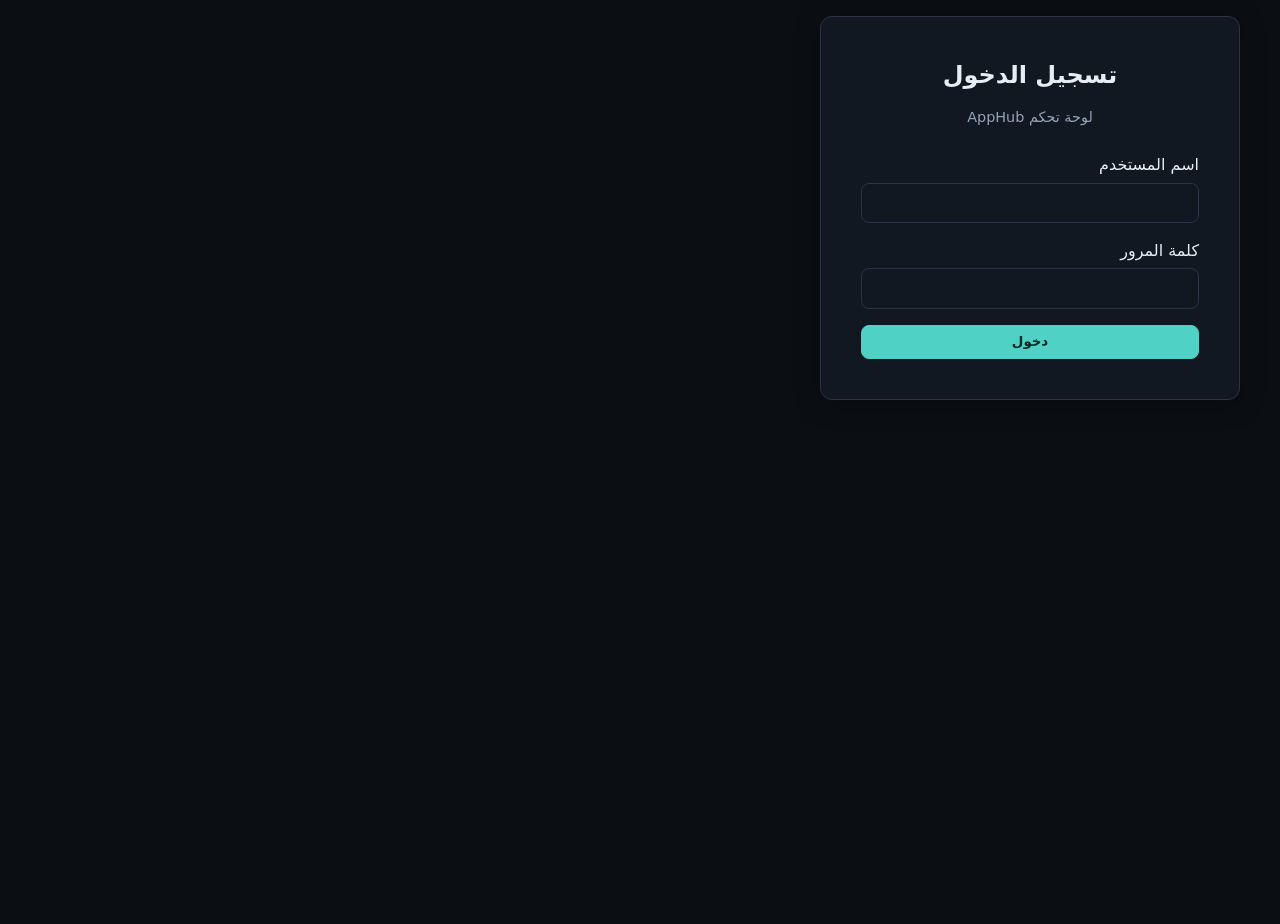
==== index.html @ 10d6c98d "Initial upload" ====
<!DOCTYPE html>
<html lang="ar" dir="rtl">
<head>
  <meta charset="UTF-8">
  <meta name="viewport" content="width=device-width, initial-scale=1.0">
  <title>AppHub Admin Panel</title>
  <link rel="stylesheet" href="css/style.css">
</head>
<body>
  <div id="app">
    <header class="topbar" role="banner">
      <div class="brand">
        <svg width="28" height="28" viewBox="0 0 24 24" fill="none" stroke="currentColor" stroke-width="2" aria-hidden="true"><rect x="3" y="3" width="18" height="18" rx="4"/><path d="M9 9h6v6H9z"/></svg>
        <span>AppHub Admin</span>
      </div>
      <nav class="topnav">
        <a href="#dashboard" data-tab="dashboard" class="active">لوحة التحكم</a>
        <a href="#apps" data-tab="apps">التطبيقات</a>
        <a href="#categories" data-tab="categories">الأقسام</a>
        <a href="#versions" data-tab="versions">الإصدارات</a>
        <a href="#stats" data-tab="stats">الإحصائيات</a>
        <a href="#settings" data-tab="settings">الإعدادات</a>
      </nav>
      <div class="user-menu">
        <span id="userName">—</span>
        <button id="logoutBtn" class="btn btn-ghost">تسجيل الخروج</button>
      </div>
    </header>

    <main class="main" role="main">
      <!-- Login View -->
      <section id="loginView" class="view login-view" aria-hidden="false">
        <div class="login-card">
          <h1>تسجيل الدخول</h1>
          <p class="muted">لوحة تحكم AppHub</p>
          <form id="loginForm">
            <div class="field">
              <label for="username">اسم المستخدم</label>
              <input type="text" id="username" name="username" autocomplete="username" required>
            </div>
            <div class="field">
              <label for="password">كلمة المرور</label>
              <input type="password" id="password" name="password" autocomplete="current-password" required>
            </div>
            <button type="submit" class="btn btn-primary btn-block">دخول</button>
            <p id="loginError" class="error" hidden></p>
          </form>
        </div>
      </section>

      <!-- Dashboard -->
      <section id="dashboardView" class="view" aria-hidden="true">
        <h1>لوحة التحكم</h1>
        <div class="stats-grid" id="statsGrid"></div>
        <div class="cards-row">
          <article class="card">
            <h2>أحدث التطبيقات</h2>
            <div id="latestApps" class="table-wrap"></div>
          </article>
          <article class="card">
            <h2>أكثر التطبيقات تحميلاً</h2>
            <div id="topApps" class="table-wrap"></div>
          </article>
        </div>
      </section>

      <!-- Apps -->
      <section id="appsView" class="view" aria-hidden="true">
        <div class="view-header">
          <h1>التطبيقات</h1>
          <button class="btn btn-primary" id="addAppBtn">إضافة تطبيق</button>
        </div>
        <div class="table-wrap" id="appsTable"></div>
      </section>

      <!-- Categories -->
      <section id="categoriesView" class="view" aria-hidden="true">
        <div class="view-header">
          <h1>الأقسام</h1>
          <button class="btn btn-primary" id="addCategoryBtn">إضافة قسم</button>
        </div>
        <div class="table-wrap" id="categoriesTable"></div>
      </section>

      <!-- Versions -->
      <section id="versionsView" class="view" aria-hidden="true">
        <div class="view-header">
          <h1>إصدارات التطبيقات</h1>
        </div>
        <div class="filter-row">
          <select id="versionAppFilter">
            <option value="">— جميع التطبيقات —</option>
          </select>
        </div>
        <div class="table-wrap" id="versionsTable"></div>
      </section>

      <!-- Stats -->
      <section id="statsView" class="view" aria-hidden="true">
        <h1>إحصائيات المتجر</h1>
        <div class="stats-grid" id="statsGridDetail"></div>
      </section>

      <!-- Settings -->
      <section id="settingsView" class="view" aria-hidden="true">
        <h1>إعدادات المتجر</h1>
        <form id="settingsForm" class="form-grid">
          <div class="field">
            <label for="storeName">اسم المتجر</label>
            <input type="text" id="storeName" name="storeName">
          </div>
          <div class="field">
            <label for="welcomeMessage">رسالة ترحيب</label>
            <input type="text" id="welcomeMessage" name="welcomeMessage">
          </div>
          <div class="field full-width">
            <label for="storeDescription">وصف المتجر</label>
            <textarea id="storeDescription" name="storeDescription" rows="3"></textarea>
          </div>
          <button type="submit" class="btn btn-primary">حفظ الإعدادات</button>
        </form>
      </section>
    </main>
  </div>

  <!-- Modal Template -->
  <template id="modalTpl">
    <div class="modal-backdrop" role="dialog" aria-modal="true" aria-labelledby="modalTitle">
      <div class="modal">
        <header class="modal-header">
          <h2 id="modalTitle"></h2>
          <button class="modal-close" aria-label="إغلاق">&times;</button>
        </header>
        <form class="modal-body" id="modalForm"></form>
        <footer class="modal-footer">
          <button type="button" class="btn btn-ghost modal-cancel">إلغاء</button>
          <button type="submit" form="modalForm" class="btn btn-primary">حفظ</button>
        </footer>
      </div>
    </div>
  </template>

  <script src="js/app.js"></script>
</body>
</html>
---- css/style.css ----
:root {
  --bg: #0b0f14;
  --surface: #121821;
  --surface-2: #1a2230;
  --border: #2a3445;
  --text: #e6edf3;
  --text-muted: #94a3b8;
  --primary: #4fd1c5;
  --primary-600: #38b2ac;
  --primary-soft: rgba(79,209,197,.15);
  --danger: #f87171;
  --danger-soft: rgba(248,113,113,.15);
  --success: #4ade80;
  --warning: #fbbf24;
  --radius: 12px;
  --radius-sm: 8px;
  --shadow: 0 4px 24px rgba(0,0,0,.35);
  --transition: 150ms ease;
}

* { box-sizing: border-box; }
html, body { margin: 0; padding: 0; font-family: system-ui, -apple-system, Segoe UI, Roboto, Noto Sans Arabic, sans-serif; background: var(--bg); color: var(--text); line-height: 1.5; }
a { color: var(--primary); text-decoration: none; }
a:hover { text-decoration: underline; }
button { font-family: inherit; cursor: pointer; }
input, select, textarea { font-family: inherit; font-size: 1rem; background: var(--surface); border: 1px solid var(--border); color: var(--text); border-radius: var(--radius-sm); padding: 0.6rem 0.8rem; width: 100%; }
input:focus, select:focus, textarea:focus { outline: none; border-color: var(--primary); box-shadow: 0 0 0 3px var(--primary-soft); }
label { display: block; margin-bottom: 0.35rem; font-weight: 500; color: var(--text); }
.muted { color: var(--text-muted); font-size: 0.9rem; }
.error { color: var(--danger); font-size: 0.875rem; margin-top: 0.25rem; }
.btn { display: inline-flex; align-items: center; justify-content: center; gap: 0.5rem; padding: 0.55rem 1rem; border-radius: var(--radius-sm); border: 1px solid transparent; font-weight: 600; transition: background var(--transition), border-color var(--transition), color var(--transition); white-space: nowrap; }
.btn-primary { background: var(--primary); color: #062925; border-color: var(--primary); }
.btn-primary:hover { background: var(--primary-600); }
.btn-ghost { background: transparent; color: var(--text); border-color: var(--border); }
.btn-ghost:hover { background: var(--surface-2); }
.btn-danger { background: var(--danger-soft); color: var(--danger); border-color: var(--danger); }
.btn-danger:hover { background: var(--danger); color: #fff; }
.btn-block { width: 100%; }
.btn-sm { padding: 0.35rem 0.7rem; font-size: 0.875rem; }
.field { margin-bottom: 1rem; }
.form-grid { display: grid; gap: 1rem; max-width: 720px; }
.form-grid .full-width { grid-column: 1 / -1; }

.topbar { position: sticky; top: 0; z-index: 50; display: flex; align-items: center; justify-content: space-between; gap: 1rem; padding: 0.75rem 1.5rem; background: rgba(18,24,33,.9); backdrop-filter: blur(8px); border-bottom: 1px solid var(--border); }
.brand { display: flex; align-items: center; gap: 0.6rem; font-weight: 700; font-size: 1.15rem; color: var(--primary); }
.topnav { display: flex; gap: 0.25rem; }
.topnav a { padding: 0.5rem 0.9rem; border-radius: var(--radius-sm); color: var(--text-muted); font-weight: 500; }
.topnav a:hover, .topnav a.active { background: var(--primary-soft); color: var(--primary); text-decoration: none; }
.user-menu { display: flex; align-items: center; gap: 0.75rem; color: var(--text-muted); font-size: 0.9rem; }

.main { padding: 1.5rem; max-width: 1400px; margin: 0 auto; }
.view { display: none; animation: fadeIn 180ms ease; }
.view[aria-hidden="false"] { display: block; }
@keyframes fadeIn { from { opacity: 0; transform: translateY(4px); } to { opacity: 1; transform: none; } }

.view-header { display: flex; align-items: center; justify-content: space-between; margin-bottom: 1rem; flex-wrap: wrap; gap: 0.75rem; }
.view-header h1 { margin: 0; font-size: 1.5rem; }
.filter-row { display: flex; gap: 0.75rem; margin-bottom: 1rem; flex-wrap: wrap; }
.filter-row select { min-width: 260px; max-width: 400px; }

.card { background: var(--surface); border: 1px solid var(--border); border-radius: var(--radius); padding: 1rem; box-shadow: var(--shadow); }
.card h2 { margin: 0 0 0.75rem; font-size: 1.1rem; }
.cards-row { display: grid; grid-template-columns: repeat(auto-fit, minmax(360px, 1fr)); gap: 1rem; margin-top: 1rem; }

.stats-grid { display: grid; grid-template-columns: repeat(auto-fit, minmax(180px, 1fr)); gap: 1rem; margin-bottom: 1.5rem; }
.stat-card { background: var(--surface); border: 1px solid var(--border); border-radius: var(--radius); padding: 1rem; text-align: center; }
.stat-value { font-size: 2rem; font-weight: 700; color: var(--primary); }
.stat-label { color: var(--text-muted); font-size: 0.875rem; margin-top: 0.25rem; }

.table-wrap { overflow-x: auto; }
table { width: 100%; border-collapse: collapse; font-size: 0.9rem; }
th, td { padding: 0.7rem 0.8rem; text-align: right; border-bottom: 1px solid var(--border); vertical-align: middle; }
th { background: var(--surface-2); color: var(--text-muted); font-weight: 600; font-size: 0.8rem; text-transform: uppercase; letter-spacing: 0.04em; }
tr:hover td { background: var(--surface-2); }
td .badge { display: inline-flex; align-items: center; padding: 0.2rem 0.6rem; border-radius: 999px; font-size: 0.75rem; font-weight: 600; }
.badge-featured { background: var(--primary-soft); color: var(--primary); }
.badge-game { background: rgba(251,191,36,.15); color: var(--warning); }
.badge-published { background: rgba(74,222,128,.15); color: var(--success); }
.badge-hidden { background: rgba(248,113,113,.15); color: var(--danger); }
.actions { display: flex; gap: 0.35rem; }
.actions button { background: none; border: none; color: var(--text-muted); padding: 0.35rem; border-radius: var(--radius-sm); transition: color var(--transition), background var(--transition); }
.actions button:hover { color: var(--primary); background: var(--primary-soft); }
.actions button.delete:hover { color: var(--danger); background: var(--danger-soft); }

/* Modal */
.modal-backdrop { position: fixed; inset: 0; background: rgba(0,0,0,.6); display: flex; align-items: center; justify-content: center; padding: 1rem; z-index: 100; opacity: 0; pointer-events: none; transition: opacity 180ms ease; }
.modal-backdrop.open { opacity: 1; pointer-events: auto; }
.modal { background: var(--surface); border: 1px solid var(--border); border-radius: var(--radius); width: 100%; max-width: 560px; max-height: 90vh; overflow-y: auto; box-shadow: var(--shadow); transform: translateY(20px); transition: transform 180ms ease; }
.modal-backdrop.open .modal { transform: none; }
.modal-header { display: flex; align-items: center; justify-content: space-between; padding: 1rem 1.25rem; border-bottom: 1px solid var(--border); }
.modal-header h2 { margin: 0; font-size: 1.15rem; }
.modal-close { background: none; border: none; font-size: 1.5rem; color: var(--text-muted); line-height: 1; padding: 0.25rem 0.5rem; border-radius: var(--radius-sm); }
.modal-close:hover { color: var(--text); background: var(--surface-2); }
.modal-body { padding: 1.25rem; }
.modal-footer { display: flex; justify-content: flex-end; gap: 0.5rem; padding: 1rem 1.25rem; border-top: 1px solid var(--border); }

/* Login */
.login-view { display: flex; align-items: center; justify-content: center; min-height: 100vh; padding: 1rem; }
.login-card { background: var(--surface); border: 1px solid var(--border); border-radius: var(--radius); padding: 2.5rem; width: 100%; max-width: 420px; box-shadow: var(--shadow); }
.login-card h1 { margin: 0 0 0.25rem; text-align: center; }
.login-card .muted { text-align: center; margin-bottom: 1.5rem; }

/* Responsive */
@media (max-width: 768px) {
  .topnav { display: none; }
  .topbar { padding: 0.6rem 1rem; }
  .main { padding: 1rem; }
  .login-card { padding: 1.5rem; }
  th, td { padding: 0.5rem; font-size: 0.8rem; }
  .actions button { padding: 0.25rem; }
}
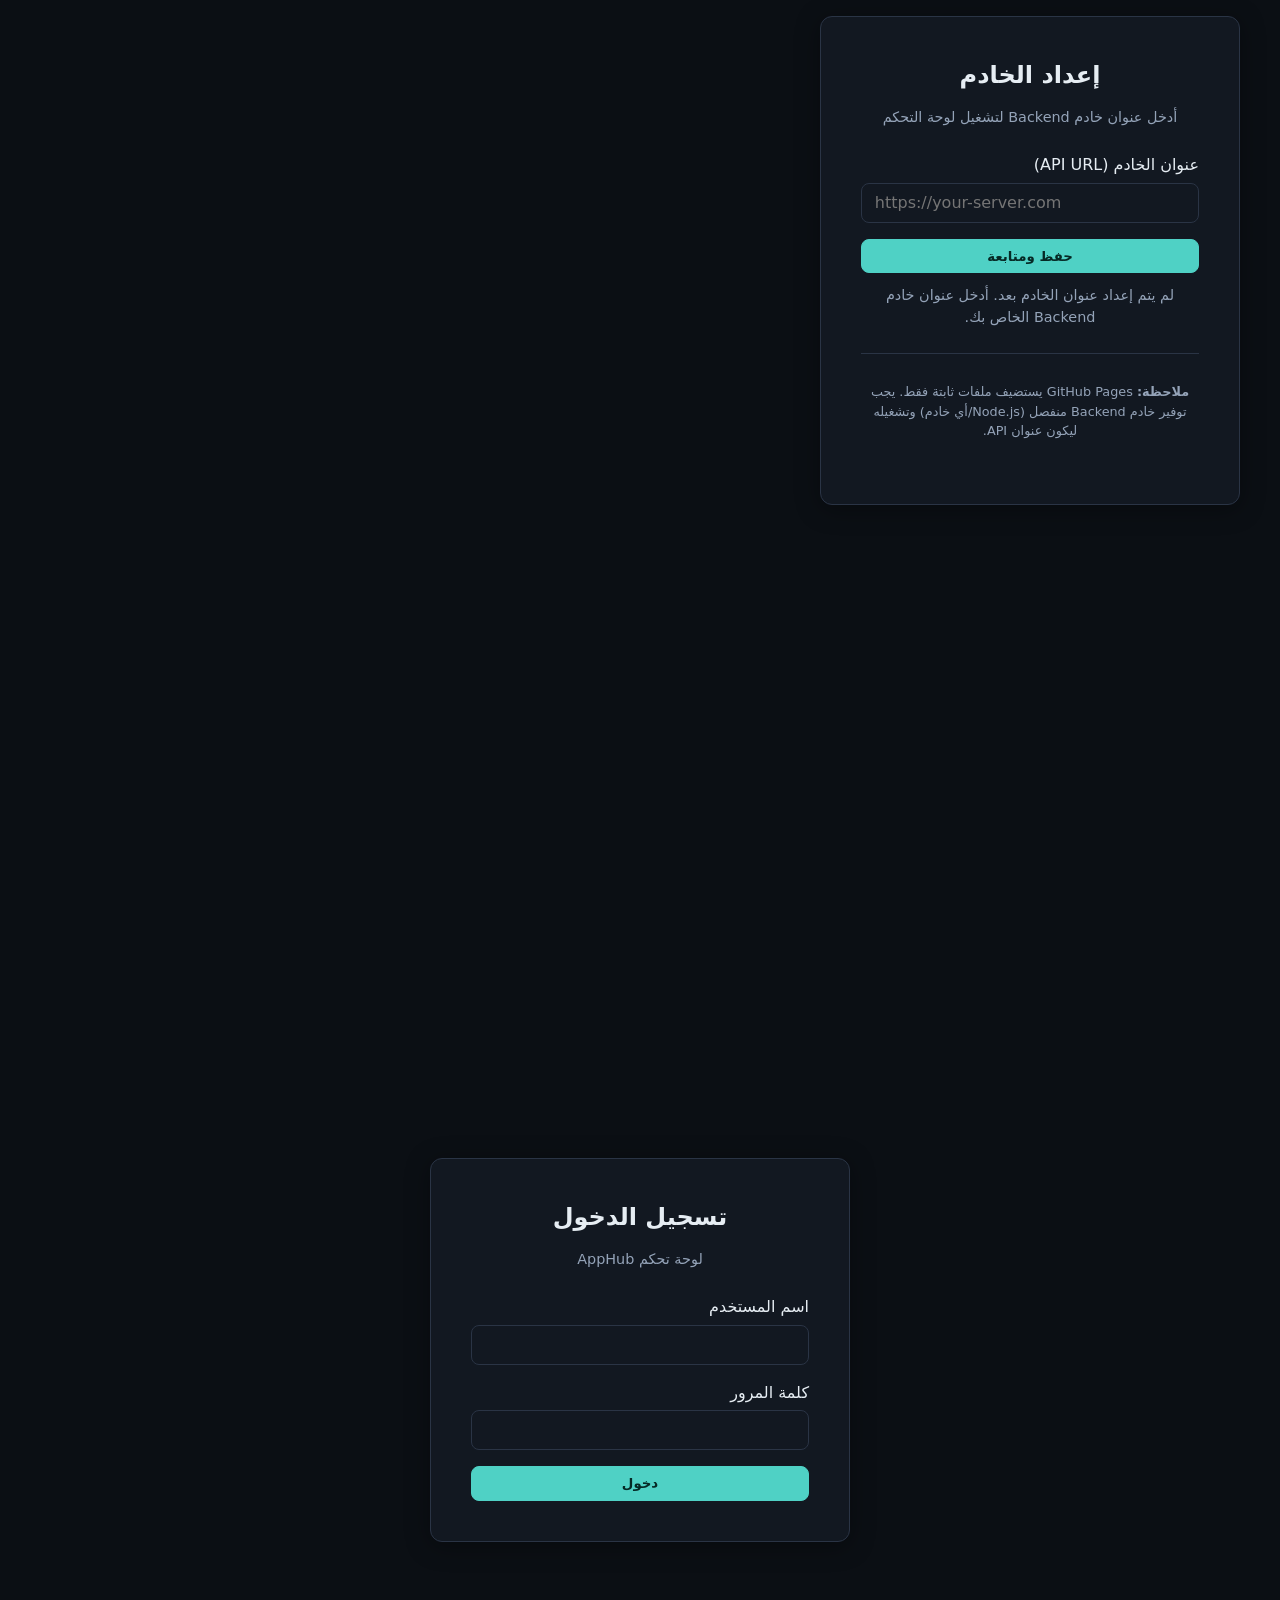
==== commit 72d44d68: "Update admin panel" ====
--- a/index.html
+++ b/index.html
@@ -28,6 +28,27 @@
     </header>
 
     <main class="main" role="main">
+      <!-- Config View (API URL setup) -->
+      <section id="configView" class="view login-view" aria-hidden="true">
+        <div class="login-card">
+          <h1>إعداد الخادم</h1>
+          <p class="muted">أدخل عنوان خادم Backend لتشغيل لوحة التحكم</p>
+          <form id="configForm">
+            <div class="field">
+              <label for="apiBaseInput">عنوان الخادم (API URL)</label>
+              <input type="url" id="apiBaseInput" name="apiBase" placeholder="https://your-server.com" dir="ltr" style="text-align:left">
+            </div>
+            <button type="submit" class="btn btn-primary btn-block">حفظ ومتابعة</button>
+            <p id="configHint" class="muted" style="margin-top:0.75rem"></p>
+          </form>
+          <div style="margin-top:1.5rem;padding-top:1rem;border-top:1px solid var(--border)">
+            <p class="muted" style="font-size:0.8rem">
+              <strong>ملاحظة:</strong> GitHub Pages يستضيف ملفات ثابتة فقط. يجب توفير خادم Backend منفصل (Node.js/أي خادم) وتشغيله ليكون عنوان API.
+            </p>
+          </div>
+        </div>
+      </section>
+
       <!-- Login View -->
       <section id="loginView" class="view login-view" aria-hidden="false">
         <div class="login-card">
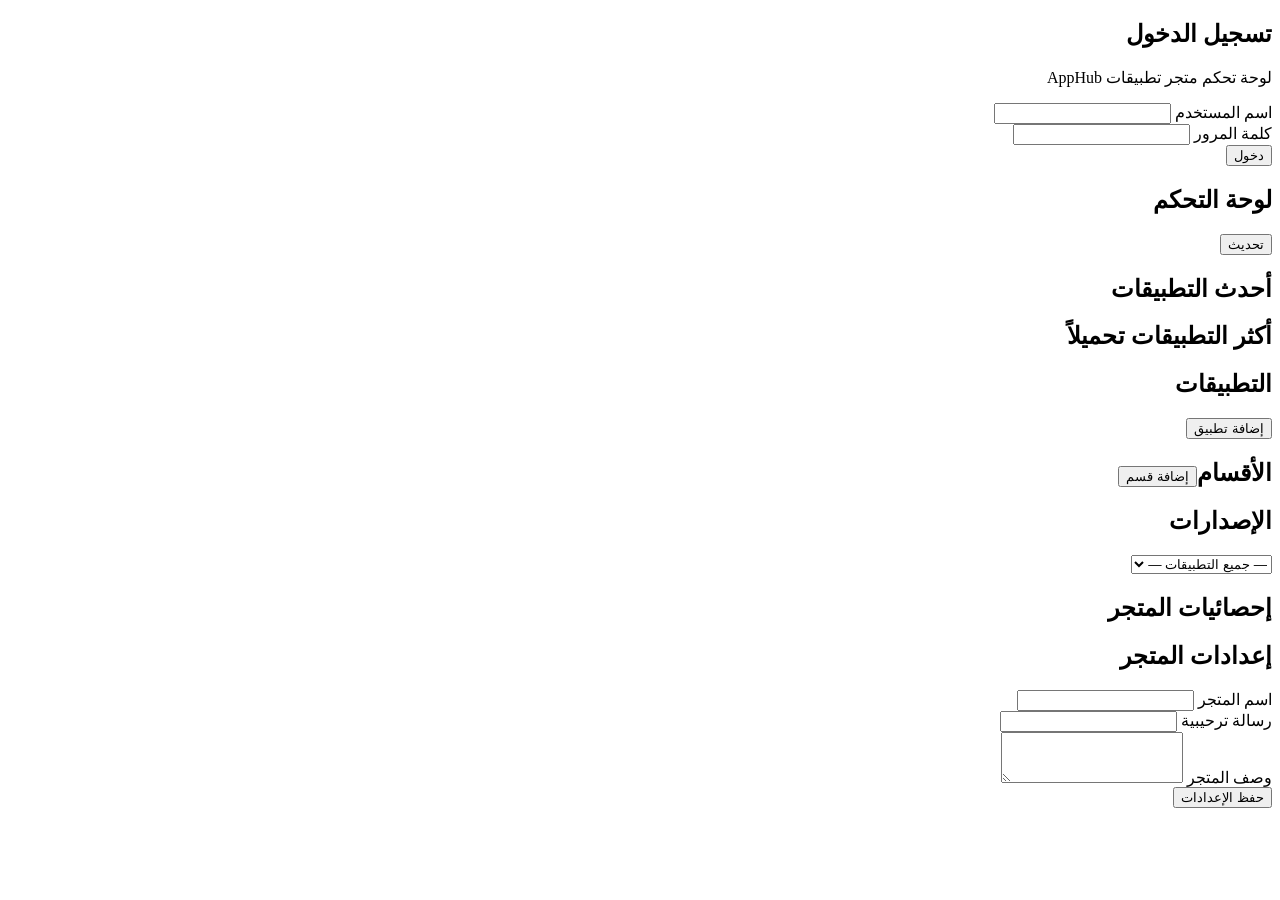
==== commit eeec36f4: "Update admin panel" ====
--- a/index.html
+++ b/index.html
@@ -4,163 +4,129 @@
   <meta charset="UTF-8">
   <meta name="viewport" content="width=device-width, initial-scale=1.0">
   <title>AppHub Admin Panel</title>
-  <link rel="stylesheet" href="css/style.css">
+  <link rel="stylesheet" href="/admin/css/style.css">
 </head>
 <body>
   <div id="app">
-    <header class="topbar" role="banner">
-      <div class="brand">
-        <svg width="28" height="28" viewBox="0 0 24 24" fill="none" stroke="currentColor" stroke-width="2" aria-hidden="true"><rect x="3" y="3" width="18" height="18" rx="4"/><path d="M9 9h6v6H9z"/></svg>
-        <span>AppHub Admin</span>
-      </div>
-      <nav class="topnav">
-        <a href="#dashboard" data-tab="dashboard" class="active">لوحة التحكم</a>
-        <a href="#apps" data-tab="apps">التطبيقات</a>
-        <a href="#categories" data-tab="categories">الأقسام</a>
-        <a href="#versions" data-tab="versions">الإصدارات</a>
-        <a href="#stats" data-tab="stats">الإحصائيات</a>
-        <a href="#settings" data-tab="settings">الإعدادات</a>
-      </nav>
-      <div class="user-menu">
-        <span id="userName">—</span>
-        <button id="logoutBtn" class="btn btn-ghost">تسجيل الخروج</button>
-      </div>
-    </header>
+    <!-- لا حاجة لديناميك لوحدة المتصفح -->
 
-    <main class="main" role="main">
-      <!-- Config View (API URL setup) -->
-      <section id="configView" class="view login-view" aria-hidden="true">
-        <div class="login-card">
-          <h1>إعداد الخادم</h1>
-          <p class="muted">أدخل عنوان خادم Backend لتشغيل لوحة التحكم</p>
-          <form id="configForm">
-            <div class="field">
-              <label for="apiBaseInput">عنوان الخادم (API URL)</label>
-              <input type="url" id="apiBaseInput" name="apiBase" placeholder="https://your-server.com" dir="ltr" style="text-align:left">
-            </div>
-            <button type="submit" class="btn btn-primary btn-block">حفظ ومتابعة</button>
-            <p id="configHint" class="muted" style="margin-top:0.75rem"></p>
-          </form>
-          <div style="margin-top:1.5rem;padding-top:1rem;border-top:1px solid var(--border)">
-            <p class="muted" style="font-size:0.8rem">
-              <strong>ملاحظة:</strong> GitHub Pages يستضيف ملفات ثابتة فقط. يجب توفير خادم Backend منفصل (Node.js/أي خادم) وتشغيله ليكون عنوان API.
-            </p>
-          </div>
-        </div>
-      </section>
-
-      <!-- Login View -->
-      <section id="loginView" class="view login-view" aria-hidden="false">
-        <div class="login-card">
-          <h1>تسجيل الدخول</h1>
-          <p class="muted">لوحة تحكم AppHub</p>
-          <form id="loginForm">
-            <div class="field">
-              <label for="username">اسم المستخدم</label>
-              <input type="text" id="username" name="username" autocomplete="username" required>
-            </div>
-            <div class="field">
-              <label for="password">كلمة المرور</label>
-              <input type="password" id="password" name="password" autocomplete="current-password" required>
-            </div>
-            <button type="submit" class="btn btn-primary btn-block">دخول</button>
-            <p id="loginError" class="error" hidden></p>
-          </form>
-        </div>
-      </section>
-
-      <!-- Dashboard -->
-      <section id="dashboardView" class="view" aria-hidden="true">
-        <h1>لوحة التحكم</h1>
-        <div class="stats-grid" id="statsGrid"></div>
-        <div class="cards-row">
-          <article class="card">
-            <h2>أحدث التطبيقات</h2>
-            <div id="latestApps" class="table-wrap"></div>
-          </article>
-          <article class="card">
-            <h2>أكثر التطبيقات تحميلاً</h2>
-            <div id="topApps" class="table-wrap"></div>
-          </article>
-        </div>
-      </section>
-
-      <!-- Apps -->
-      <section id="appsView" class="view" aria-hidden="true">
-        <div class="view-header">
-          <h1>التطبيقات</h1>
-          <button class="btn btn-primary" id="addAppBtn">إضافة تطبيق</button>
-        </div>
-        <div class="table-wrap" id="appsTable"></div>
-      </section>
-
-      <!-- Categories -->
-      <section id="categoriesView" class="view" aria-hidden="true">
-        <div class="view-header">
-          <h1>الأقسام</h1>
-          <button class="btn btn-primary" id="addCategoryBtn">إضافة قسم</button>
-        </div>
-        <div class="table-wrap" id="categoriesTable"></div>
-      </section>
-
-      <!-- Versions -->
-      <section id="versionsView" class="view" aria-hidden="true">
-        <div class="view-header">
-          <h1>إصدارات التطبيقات</h1>
-        </div>
-        <div class="filter-row">
-          <select id="versionAppFilter">
-            <option value="">— جميع التطبيقات —</option>
-          </select>
-        </div>
-        <div class="table-wrap" id="versionsTable"></div>
-      </section>
-
-      <!-- Stats -->
-      <section id="statsView" class="view" aria-hidden="true">
-        <h1>إحصائيات المتجر</h1>
-        <div class="stats-grid" id="statsGridDetail"></div>
-      </section>
-
-      <!-- Settings -->
-      <section id="settingsView" class="view" aria-hidden="true">
-        <h1>إعدادات المتجر</h1>
-        <form id="settingsForm" class="form-grid">
+    <!-- شاشة تسجيل الدخول (يتم عرضها أولاً) -->
+    <section id="loginView" class="view login-view" aria-hidden="false">
+      <div class="login-card">
+        <h1>تسجيل الدخول</h1>
+        <p class="muted">لوحة تحكم متجر تطبيقات AppHub</p>
+        <form id="loginForm">
           <div class="field">
-            <label for="storeName">اسم المتجر</label>
-            <input type="text" id="storeName" name="storeName">
+            <label for="username">اسم المستخدم</label>
+            <input type="text" id="username" name="username" autocomplete="username" required>
           </div>
           <div class="field">
-            <label for="welcomeMessage">رسالة ترحيب</label>
-            <input type="text" id="welcomeMessage" name="welcomeMessage">
+            <label for="password">كلمة المرور</label>
+            <input type="password" id="password" name="password" autocomplete="current-password" required>
           </div>
-          <div class="field full-width">
-            <label for="storeDescription">وصف المتجر</label>
-            <textarea id="storeDescription" name="storeDescription" rows="3"></textarea>
-          </div>
-          <button type="submit" class="btn btn-primary">حفظ الإعدادات</button>
+          <button type="submit" class="btn btn-primary btn-block">دخول</button>
+          <p id="loginError" class="error" hidden></p>
         </form>
-      </section>
-    </main>
+      </div>
+    </section>
+
+    <!-- لوحة المعلومات الرئيسية -->
+    <section id="dashboardView" class="view" aria-hidden="true">
+      <div class="view-header">
+        <h1>لوحة التحكم</h1>
+        <button class="btn btn-primary" id="refreshBtn">تحديث</button>
+      </div>
+
+      <!-- الشبكة الإحصائية -->
+      <div class="stats-grid" id="statsGrid"></div>
+
+      <!-- الصفوف -->
+      <div class="cards-row">
+        <article class="card">
+          <h2>أحدث التطبيقات</h2>
+          <div class="table-wrap" id="latestApps"></div>
+        </article>
+        <article class="card">
+          <h2>أكثر التطبيقات تحميلاً</h2>
+          <div class="table-wrap" id="topApps"></div>
+        </article>
+      </div>
+    </section>
+
+    <!-- إدارة التطبيقات -->
+    <section id="appsView" class="view" aria-hidden="true">
+      <div class="view-header">
+        <h1>التطبيقات</h1>
+        <button class="btn btn-primary" id="addAppBtn">إضافة تطبيق</button>
+      </div>
+      <div class="table-wrap" id="appsTable"></div>
+    </section>
+
+    <!-- إدارة الأقسام -->
+    <section id="categoriesView" class="view" aria-hidden="true">
+      <div class="view-header">
+        <h1>الأقسام</h_HOME_><button class="btn btn-primary" id="addCategoryBtn">إضافة قسم</button>
+      </div>
+      <div class="table-wrap" id="categoriesTable"></div>
+    </section>
+
+    <!-- إصدار التطبيقات -->
+    <section id="versionsView" class="view" aria-hidden="true">
+      <div class="view-header">
+        <h1>الإصدارات</h1>
+      </div>
+      <div class="filter-row">
+        <select id="versionAppFilter">
+          <option value="">— جميع التطبيقات —</option>
+        </select>
+      </div>
+      <div class="table-wrap" id="versionsTable"></div>
+    </section>
+
+    <!-- الإحصائيات -->
+    <section id="statsView" class="view" aria-hidden="true">
+      <h1>إحصائيات المتجر</h1>
+      <div class="stats-grid" id="statsGridDetail"></div>
+    </section>
+
+    <!-- الإعدادات -->
+    <section id="settingsView" class="view" aria-hidden="true">
+      <h1>إعدادات المتجر</h1>
+      <form id="settingsForm" class="form-grid">
+        <div class="field">
+          <label for="storeName">اسم المتجر</label>
+          <input type="text" id="storeName" name="storeName">
+        </div>
+        <div class="field">
+          <label for="welcomeMessage">رسالة ترحيبية</label>
+          <input type="text" id="welcomeMessage" name="welcomeMessage">
+        </div>
+        <div class="field full-width">
+          <label for="storeDescription">وصف المتجر</label>
+          <textarea id="storeDescription" name="storeDescription" rows="3"></textarea>
+        </div>
+        <button type="submit" class="btn btn-primary">حفظ الإعدادات</button>
+      </form>
+    </section>
+
+    <!-- قالب النوافذ المنبثقة -->
+    <template id="modalTpl">
+      <div class="modal-backdrop" role="dialog" aria-modal="true" aria-labelledby="modalTitle">
+        <div class="modal">
+          <header class="modal-header">
+            <h2 id="modalTitle"></h2>
+            <button class="modal-close" aria-label="إغلاق">&times;</button>
+          </header>
+          <form class="modal-body" id="modalForm"></form>
+          <footer class="modal-footer">
+            <button type="button" class="btn btn-ghost modal-cancel">إلغاء</button>
+            <button type="submit" form="modalForm" class="btn btn-primary">حفظ</button>
+          </footer>
+        </div>
+      </div>
+    </template>
   </div>
 
-  <!-- Modal Template -->
-  <template id="modalTpl">
-    <div class="modal-backdrop" role="dialog" aria-modal="true" aria-labelledby="modalTitle">
-      <div class="modal">
-        <header class="modal-header">
-          <h2 id="modalTitle"></h2>
-          <button class="modal-close" aria-label="إغلاق">&times;</button>
-        </header>
-        <form class="modal-body" id="modalForm"></form>
-        <footer class="modal-footer">
-          <button type="button" class="btn btn-ghost modal-cancel">إلغاء</button>
-          <button type="submit" form="modalForm" class="btn btn-primary">حفظ</button>
-        </footer>
-      </div>
-    </div>
-  </template>
-
-  <script src="js/app.js"></script>
+  <script src="/admin/js/app.js"></script>
 </body>
 </html>
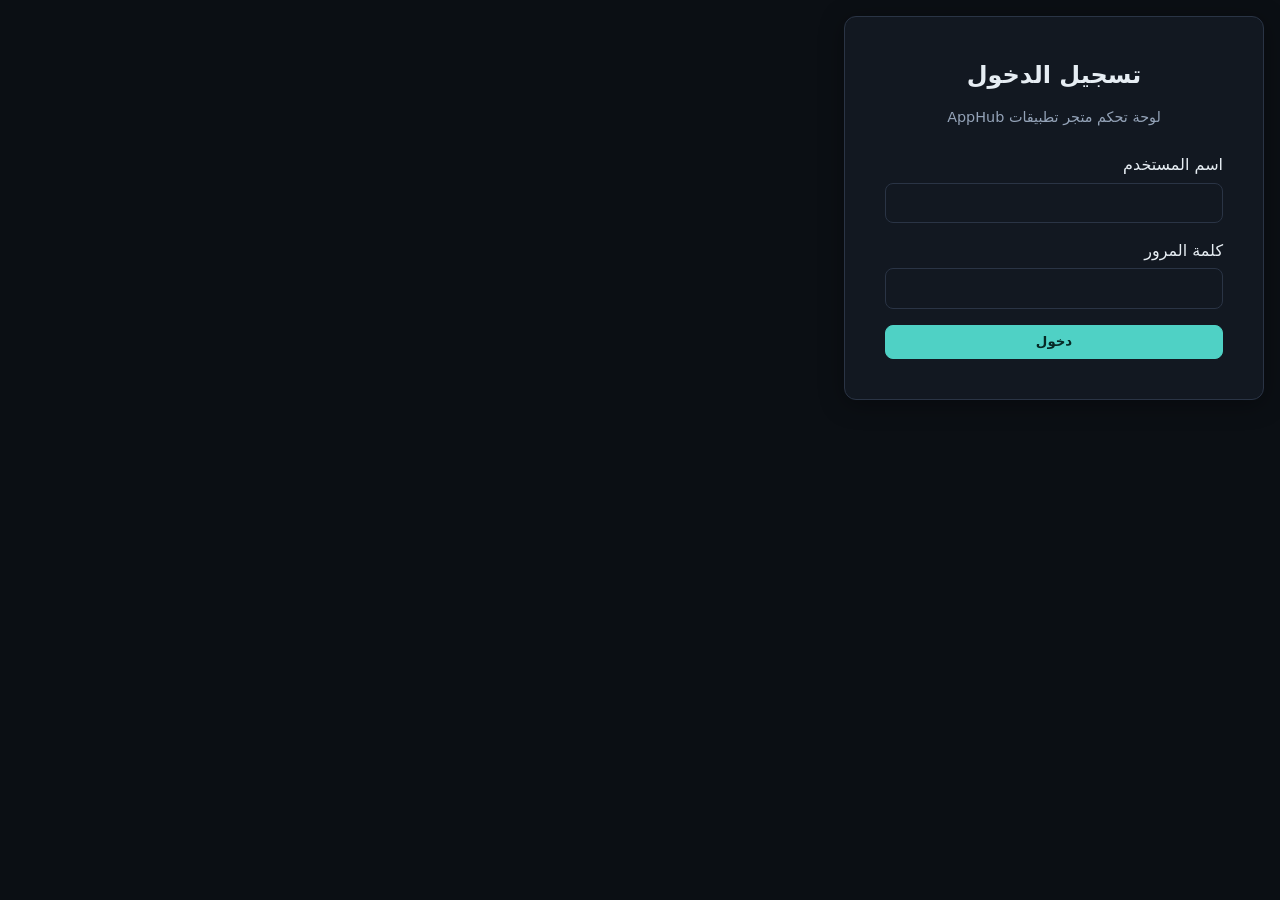
==== commit 504cd84a: "Update admin panel" ====
--- a/index.html
+++ b/index.html
@@ -4,7 +4,7 @@
   <meta charset="UTF-8">
   <meta name="viewport" content="width=device-width, initial-scale=1.0">
   <title>AppHub Admin Panel</title>
-  <link rel="stylesheet" href="/admin/css/style.css">
+  <link rel="stylesheet" href="css/style.css">
 </head>
 <body>
   <div id="app">
@@ -127,6 +127,6 @@
     </template>
   </div>
 
-  <script src="/admin/js/app.js"></script>
+  <script src="js/app.js"></script>
 </body>
 </html>
--- a/css/style.css
+++ b/css/style.css
@@ -0,0 +1,111 @@
+:root {
+  --bg: #0b0f14;
+  --surface: #121821;
+  --surface-2: #1a2230;
+  --border: #2a3445;
+  --text: #e6edf3;
+  --text-muted: #94a3b8;
+  --primary: #4fd1c5;
+  --primary-600: #38b2ac;
+  --primary-soft: rgba(79,209,197,.15);
+  --danger: #f87171;
+  --danger-soft: rgba(248,113,113,.15);
+  --success: #4ade80;
+  --warning: #fbbf24;
+  --radius: 12px;
+  --radius-sm: 8px;
+  --shadow: 0 4px 24px rgba(0,0,0,.35);
+  --transition: 150ms ease;
+}
+
+* { box-sizing: border-box; }
+html, body { margin: 0; padding: 0; font-family: system-ui, -apple-system, Segoe UI, Roboto, Noto Sans Arabic, sans-serif; background: var(--bg); color: var(--text); line-height: 1.5; }
+a { color: var(--primary); text-decoration: none; }
+a:hover { text-decoration: underline; }
+button { font-family: inherit; cursor: pointer; }
+input, select, textarea { font-family: inherit; font-size: 1rem; background: var(--surface); border: 1px solid var(--border); color: var(--text); border-radius: var(--radius-sm); padding: 0.6rem 0.8rem; width: 100%; }
+input:focus, select:focus, textarea:focus { outline: none; border-color: var(--primary); box-shadow: 0 0 0 3px var(--primary-soft); }
+label { display: block; margin-bottom: 0.35rem; font-weight: 500; color: var(--text); }
+.muted { color: var(--text-muted); font-size: 0.9rem; }
+.error { color: var(--danger); font-size: 0.875rem; margin-top: 0.25rem; }
+.btn { display: inline-flex; align-items: center; justify-content: center; gap: 0.5rem; padding: 0.55rem 1rem; border-radius: var(--radius-sm); border: 1px solid transparent; font-weight: 600; transition: background var(--transition), border-color var(--transition), color var(--transition); white-space: nowrap; }
+.btn-primary { background: var(--primary); color: #062925; border-color: var(--primary); }
+.btn-primary:hover { background: var(--primary-600); }
+.btn-ghost { background: transparent; color: var(--text); border-color: var(--border); }
+.btn-ghost:hover { background: var(--surface-2); }
+.btn-danger { background: var(--danger-soft); color: var(--danger); border-color: var(--danger); }
+.btn-danger:hover { background: var(--danger); color: #fff; }
+.btn-block { width: 100%; }
+.btn-sm { padding: 0.35rem 0.7rem; font-size: 0.875rem; }
+.field { margin-bottom: 1rem; }
+.form-grid { display: grid; gap: 1rem; max-width: 720px; }
+.form-grid .full-width { grid-column: 1 / -1; }
+
+.topbar { position: sticky; top: 0; z-index: 50; display: flex; align-items: center; justify-content: space-between; gap: 1rem; padding: 0.75rem 1.5rem; background: rgba(18,24,33,.9); backdrop-filter: blur(8px); border-bottom: 1px solid var(--border); }
+.brand { display: flex; align-items: center; gap: 0.6rem; font-weight: 700; font-size: 1.15rem; color: var(--primary); }
+.topnav { display: flex; gap: 0.25rem; }
+.topnav a { padding: 0.5rem 0.9rem; border-radius: var(--radius-sm); color: var(--text-muted); font-weight: 500; }
+.topnav a:hover, .topnav a.active { background: var(--primary-soft); color: var(--primary); text-decoration: none; }
+.user-menu { display: flex; align-items: center; gap: 0.75rem; color: var(--text-muted); font-size: 0.9rem; }
+
+.main { padding: 1.5rem; max-width: 1400px; margin: 0 auto; }
+.view { display: none; animation: fadeIn 180ms ease; }
+.view[aria-hidden="false"] { display: block; }
+@keyframes fadeIn { from { opacity: 0; transform: translateY(4px); } to { opacity: 1; transform: none; } }
+
+.view-header { display: flex; align-items: center; justify-content: space-between; margin-bottom: 1rem; flex-wrap: wrap; gap: 0.75rem; }
+.view-header h1 { margin: 0; font-size: 1.5rem; }
+.filter-row { display: flex; gap: 0.75rem; margin-bottom: 1rem; flex-wrap: wrap; }
+.filter-row select { min-width: 260px; max-width: 400px; }
+
+.card { background: var(--surface); border: 1px solid var(--border); border-radius: var(--radius); padding: 1rem; box-shadow: var(--shadow); }
+.card h2 { margin: 0 0 0.75rem; font-size: 1.1rem; }
+.cards-row { display: grid; grid-template-columns: repeat(auto-fit, minmax(360px, 1fr)); gap: 1rem; margin-top: 1rem; }
+
+.stats-grid { display: grid; grid-template-columns: repeat(auto-fit, minmax(180px, 1fr)); gap: 1rem; margin-bottom: 1.5rem; }
+.stat-card { background: var(--surface); border: 1px solid var(--border); border-radius: var(--radius); padding: 1rem; text-align: center; }
+.stat-value { font-size: 2rem; font-weight: 700; color: var(--primary); }
+.stat-label { color: var(--text-muted); font-size: 0.875rem; margin-top: 0.25rem; }
+
+.table-wrap { overflow-x: auto; }
+table { width: 100%; border-collapse: collapse; font-size: 0.9rem; }
+th, td { padding: 0.7rem 0.8rem; text-align: right; border-bottom: 1px solid var(--border); vertical-align: middle; }
+th { background: var(--surface-2); color: var(--text-muted); font-weight: 600; font-size: 0.8rem; text-transform: uppercase; letter-spacing: 0.04em; }
+tr:hover td { background: var(--surface-2); }
+td .badge { display: inline-flex; align-items: center; padding: 0.2rem 0.6rem; border-radius: 999px; font-size: 0.75rem; font-weight: 600; }
+.badge-featured { background: var(--primary-soft); color: var(--primary); }
+.badge-game { background: rgba(251,191,36,.15); color: var(--warning); }
+.badge-published { background: rgba(74,222,128,.15); color: var(--success); }
+.badge-hidden { background: rgba(248,113,113,.15); color: var(--danger); }
+.actions { display: flex; gap: 0.35rem; }
+.actions button { background: none; border: none; color: var(--text-muted); padding: 0.35rem; border-radius: var(--radius-sm); transition: color var(--transition), background var(--transition); }
+.actions button:hover { color: var(--primary); background: var(--primary-soft); }
+.actions button.delete:hover { color: var(--danger); background: var(--danger-soft); }
+
+/* Modal */
+.modal-backdrop { position: fixed; inset: 0; background: rgba(0,0,0,.6); display: flex; align-items: center; justify-content: center; padding: 1rem; z-index: 100; opacity: 0; pointer-events: none; transition: opacity 180ms ease; }
+.modal-backdrop.open { opacity: 1; pointer-events: auto; }
+.modal { background: var(--surface); border: 1px solid var(--border); border-radius: var(--radius); width: 100%; max-width: 560px; max-height: 90vh; overflow-y: auto; box-shadow: var(--shadow); transform: translateY(20px); transition: transform 180ms ease; }
+.modal-backdrop.open .modal { transform: none; }
+.modal-header { display: flex; align-items: center; justify-content: space-between; padding: 1rem 1.25rem; border-bottom: 1px solid var(--border); }
+.modal-header h2 { margin: 0; font-size: 1.15rem; }
+.modal-close { background: none; border: none; font-size: 1.5rem; color: var(--text-muted); line-height: 1; padding: 0.25rem 0.5rem; border-radius: var(--radius-sm); }
+.modal-close:hover { color: var(--text); background: var(--surface-2); }
+.modal-body { padding: 1.25rem; }
+.modal-footer { display: flex; justify-content: flex-end; gap: 0.5rem; padding: 1rem 1.25rem; border-top: 1px solid var(--border); }
+
+/* Login */
+.login-view { display: flex; align-items: center; justify-content: center; min-height: 100vh; padding: 1rem; }
+.login-card { background: var(--surface); border: 1px solid var(--border); border-radius: var(--radius); padding: 2.5rem; width: 100%; max-width: 420px; box-shadow: var(--shadow); }
+.login-card h1 { margin: 0 0 0.25rem; text-align: center; }
+.login-card .muted { text-align: center; margin-bottom: 1.5rem; }
+
+/* Responsive */
+@media (max-width: 768px) {
+  .topnav { display: none; }
+  .topbar { padding: 0.6rem 1rem; }
+  .main { padding: 1rem; }
+  .login-card { padding: 1.5rem; }
+  th, td { padding: 0.5rem; font-size: 0.8rem; }
+  .actions button { padding: 0.25rem; }
+}
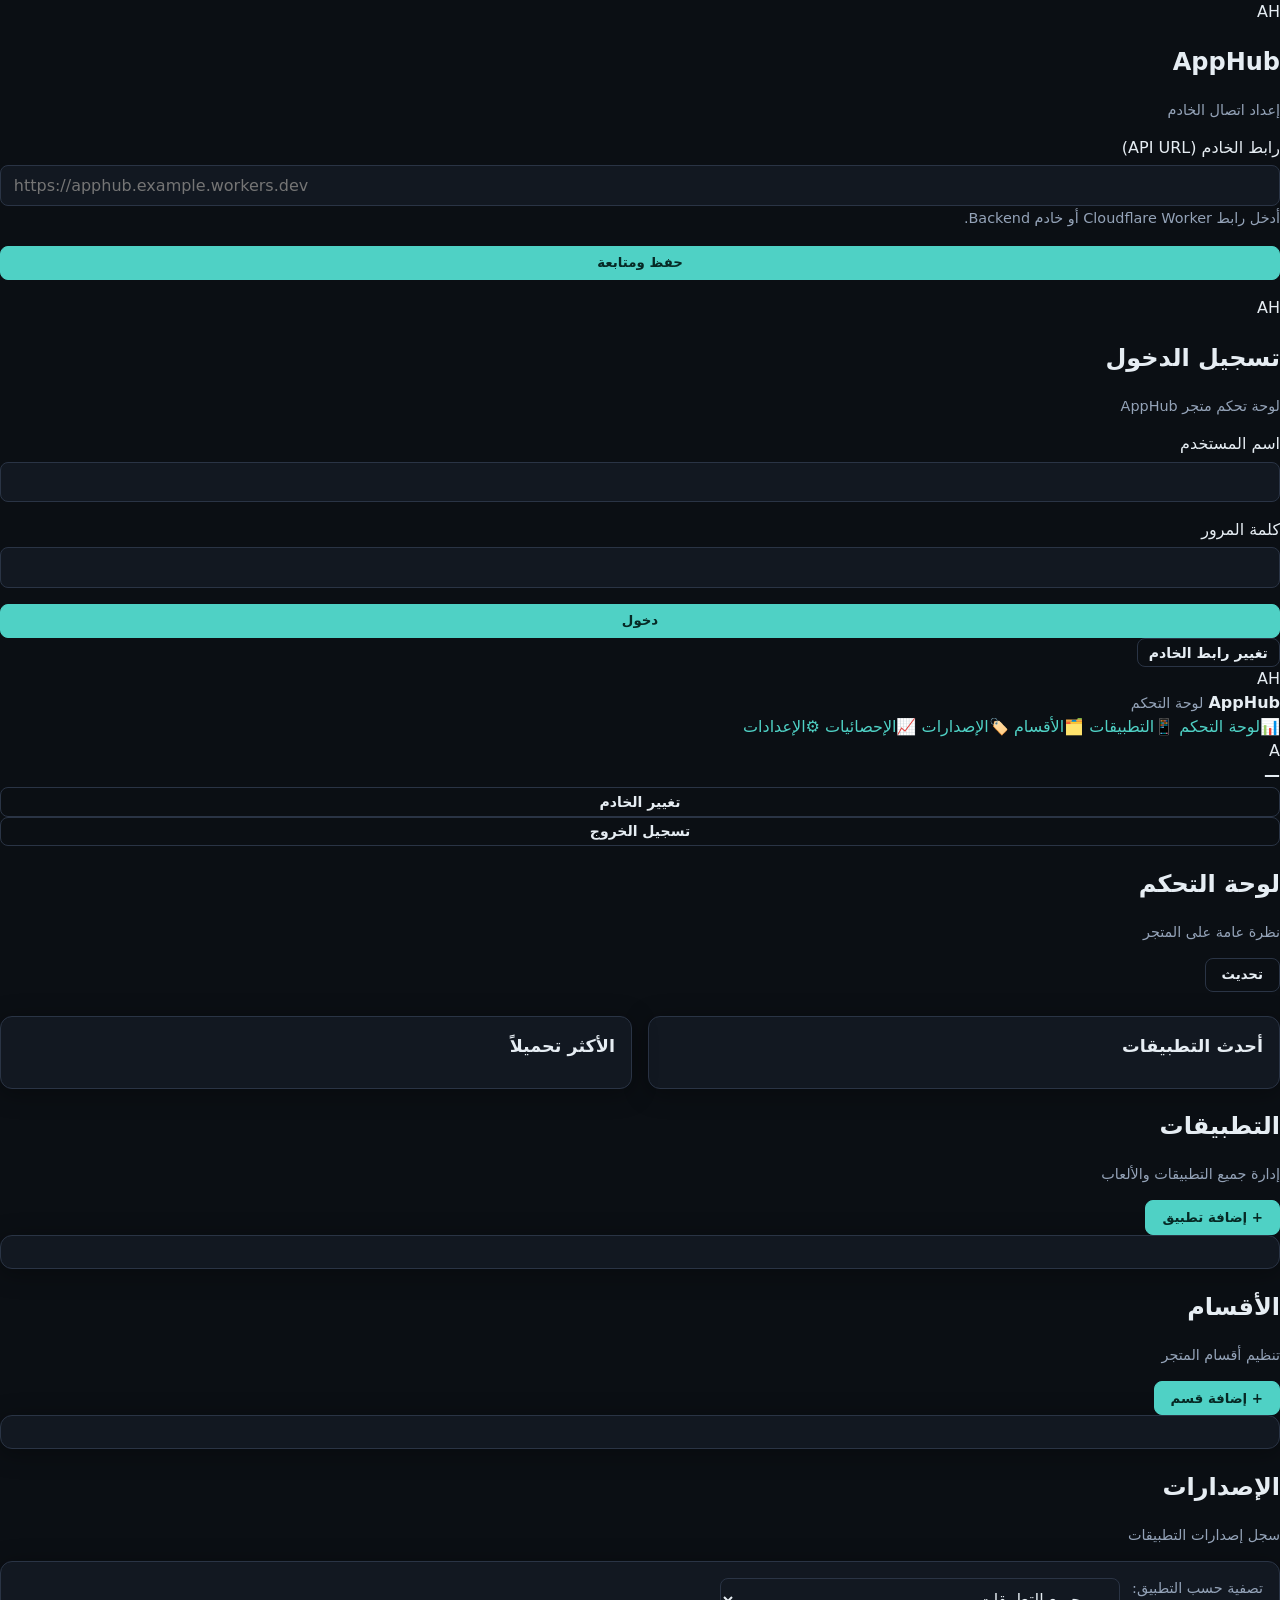
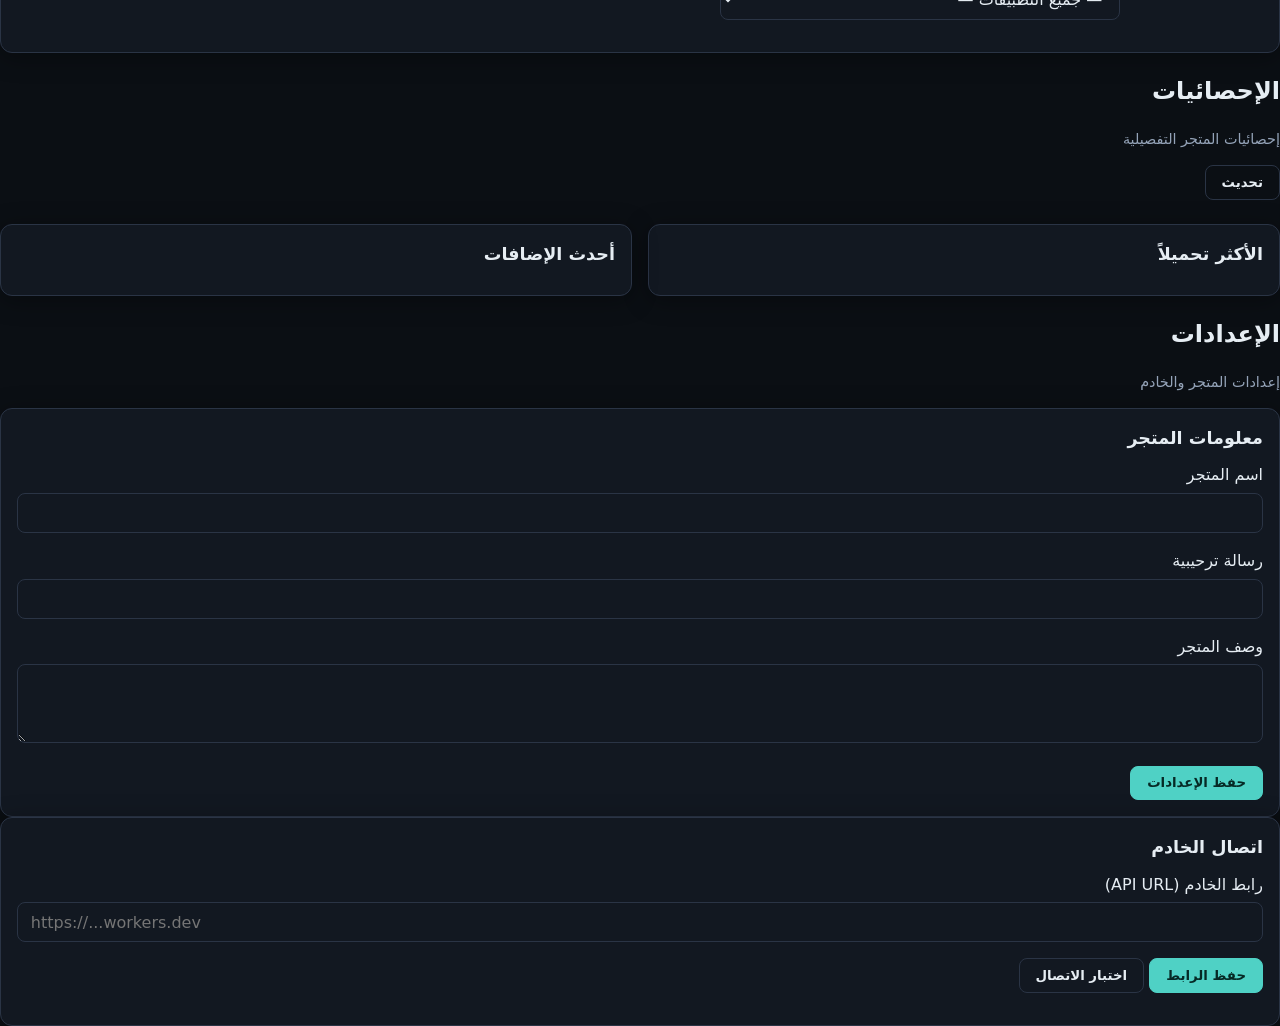
==== commit 1a07561b: "Redesign admin panel: sidebar + separate views" ====
--- a/index.html
+++ b/index.html
@@ -3,129 +3,246 @@
 <head>
   <meta charset="UTF-8">
   <meta name="viewport" content="width=device-width, initial-scale=1.0">
-  <title>AppHub Admin Panel</title>
+  <title>AppHub — لوحة التحكم</title>
   <link rel="stylesheet" href="css/style.css">
 </head>
 <body>
-  <div id="app">
-    <!-- لا حاجة لديناميك لوحدة المتصفح -->
-
-    <!-- شاشة تسجيل الدخول (يتم عرضها أولاً) -->
-    <section id="loginView" class="view login-view" aria-hidden="false">
-      <div class="login-card">
+
+  <!-- ===== شاشة إعداد الخادم ===== -->
+  <section id="configView" class="auth-screen" aria-hidden="true">
+    <div class="auth-card">
+      <div class="auth-brand">
+        <div class="brand-icon">AH</div>
+        <h1>AppHub</h1>
+        <p class="muted">إعداد اتصال الخادم</p>
+      </div>
+      <form id="configForm">
+        <div class="field">
+          <label for="apiBaseInput">رابط الخادم (API URL)</label>
+          <input type="url" id="apiBaseInput" name="apiBase" placeholder="https://apphub.example.workers.dev" dir="ltr" required>
+          <small class="muted">أدخل رابط Cloudflare Worker أو خادم Backend.</small>
+        </div>
+        <button type="submit" class="btn btn-primary btn-block">حفظ ومتابعة</button>
+        <p id="configHint" class="hint-text"></p>
+      </form>
+    </div>
+  </section>
+
+  <!-- ===== شاشة تسجيل الدخول ===== -->
+  <section id="loginView" class="auth-screen" aria-hidden="true">
+    <div class="auth-card">
+      <div class="auth-brand">
+        <div class="brand-icon">AH</div>
         <h1>تسجيل الدخول</h1>
-        <p class="muted">لوحة تحكم متجر تطبيقات AppHub</p>
-        <form id="loginForm">
-          <div class="field">
-            <label for="username">اسم المستخدم</label>
-            <input type="text" id="username" name="username" autocomplete="username" required>
-          </div>
-          <div class="field">
-            <label for="password">كلمة المرور</label>
-            <input type="password" id="password" name="password" autocomplete="current-password" required>
-          </div>
-          <button type="submit" class="btn btn-primary btn-block">دخول</button>
-          <p id="loginError" class="error" hidden></p>
-        </form>
-      </div>
-    </section>
-
-    <!-- لوحة المعلومات الرئيسية -->
-    <section id="dashboardView" class="view" aria-hidden="true">
-      <div class="view-header">
-        <h1>لوحة التحكم</h1>
-        <button class="btn btn-primary" id="refreshBtn">تحديث</button>
-      </div>
-
-      <!-- الشبكة الإحصائية -->
-      <div class="stats-grid" id="statsGrid"></div>
-
-      <!-- الصفوف -->
-      <div class="cards-row">
-        <article class="card">
-          <h2>أحدث التطبيقات</h2>
-          <div class="table-wrap" id="latestApps"></div>
-        </article>
-        <article class="card">
-          <h2>أكثر التطبيقات تحميلاً</h2>
-          <div class="table-wrap" id="topApps"></div>
-        </article>
-      </div>
-    </section>
-
-    <!-- إدارة التطبيقات -->
-    <section id="appsView" class="view" aria-hidden="true">
-      <div class="view-header">
-        <h1>التطبيقات</h1>
-        <button class="btn btn-primary" id="addAppBtn">إضافة تطبيق</button>
-      </div>
-      <div class="table-wrap" id="appsTable"></div>
-    </section>
-
-    <!-- إدارة الأقسام -->
-    <section id="categoriesView" class="view" aria-hidden="true">
-      <div class="view-header">
-        <h1>الأقسام</h_HOME_><button class="btn btn-primary" id="addCategoryBtn">إضافة قسم</button>
-      </div>
-      <div class="table-wrap" id="categoriesTable"></div>
-    </section>
-
-    <!-- إصدار التطبيقات -->
-    <section id="versionsView" class="view" aria-hidden="true">
-      <div class="view-header">
-        <h1>الإصدارات</h1>
-      </div>
-      <div class="filter-row">
-        <select id="versionAppFilter">
-          <option value="">— جميع التطبيقات —</option>
-        </select>
-      </div>
-      <div class="table-wrap" id="versionsTable"></div>
-    </section>
-
-    <!-- الإحصائيات -->
-    <section id="statsView" class="view" aria-hidden="true">
-      <h1>إحصائيات المتجر</h1>
-      <div class="stats-grid" id="statsGridDetail"></div>
-    </section>
-
-    <!-- الإعدادات -->
-    <section id="settingsView" class="view" aria-hidden="true">
-      <h1>إعدادات المتجر</h1>
-      <form id="settingsForm" class="form-grid">
+        <p class="muted">لوحة تحكم متجر AppHub</p>
+      </div>
+      <form id="loginForm">
         <div class="field">
-          <label for="storeName">اسم المتجر</label>
-          <input type="text" id="storeName" name="storeName">
+          <label for="username">اسم المستخدم</label>
+          <input type="text" id="username" name="username" autocomplete="username" required>
         </div>
         <div class="field">
-          <label for="welcomeMessage">رسالة ترحيبية</label>
-          <input type="text" id="welcomeMessage" name="welcomeMessage">
-        </div>
-        <div class="field full-width">
-          <label for="storeDescription">وصف المتجر</label>
-          <textarea id="storeDescription" name="storeDescription" rows="3"></textarea>
-        </div>
-        <button type="submit" class="btn btn-primary">حفظ الإعدادات</button>
+          <label for="password">كلمة المرور</label>
+          <input type="password" id="password" name="password" autocomplete="current-password" required>
+        </div>
+        <button type="submit" class="btn btn-primary btn-block">دخول</button>
+        <p id="loginError" class="error" hidden></p>
       </form>
-    </section>
-
-    <!-- قالب النوافذ المنبثقة -->
-    <template id="modalTpl">
-      <div class="modal-backdrop" role="dialog" aria-modal="true" aria-labelledby="modalTitle">
-        <div class="modal">
-          <header class="modal-header">
-            <h2 id="modalTitle"></h2>
-            <button class="modal-close" aria-label="إغلاق">&times;</button>
-          </header>
-          <form class="modal-body" id="modalForm"></form>
-          <footer class="modal-footer">
-            <button type="button" class="btn btn-ghost modal-cancel">إلغاء</button>
-            <button type="submit" form="modalForm" class="btn btn-primary">حفظ</button>
-          </footer>
-        </div>
-      </div>
-    </template>
+      <div class="auth-footer">
+        <button type="button" class="btn btn-ghost btn-sm" id="openConfigFromLogin">تغيير رابط الخادم</button>
+      </div>
+    </div>
+  </section>
+
+  <!-- ===== التطبيق الرئيسي (بعد تسجيل الدخول) ===== -->
+  <div id="appShell" class="app-shell" aria-hidden="true">
+    <aside class="sidebar">
+      <div class="sidebar-brand">
+        <div class="brand-icon sm">AH</div>
+        <div>
+          <strong>AppHub</strong>
+          <small class="muted">لوحة التحكم</small>
+        </div>
+      </div>
+      <nav class="side-nav" id="sideNav">
+        <a href="#dashboard" data-view="dashboardView" class="nav-item active"><span class="nav-icon">📊</span>لوحة التحكم</a>
+        <a href="#apps" data-view="appsView" class="nav-item"><span class="nav-icon">📱</span>التطبيقات</a>
+        <a href="#categories" data-view="categoriesView" class="nav-item"><span class="nav-icon">🗂️</span>الأقسام</a>
+        <a href="#versions" data-view="versionsView" class="nav-item"><span class="nav-icon">🏷️</span>الإصدارات</a>
+        <a href="#stats" data-view="statsView" class="nav-item"><span class="nav-icon">📈</span>الإحصائيات</a>
+        <a href="#settings" data-view="settingsView" class="nav-item"><span class="nav-icon">⚙️</span>الإعدادات</a>
+      </nav>
+      <div class="sidebar-footer">
+        <div class="user-info">
+          <div class="avatar" id="userAvatar">A</div>
+          <div class="user-meta">
+            <strong id="userName">—</strong>
+            <small class="muted" id="serverLabel"></small>
+          </div>
+        </div>
+        <div class="sidebar-actions">
+          <button class="btn btn-ghost btn-sm btn-block" id="changeServerBtn">تغيير الخادم</button>
+          <button class="btn btn-ghost btn-sm btn-block danger-text" id="logoutBtn">تسجيل الخروج</button>
+        </div>
+      </div>
+    </aside>
+
+    <main class="main-content">
+      <!-- لوحة التحكم -->
+      <section id="dashboardView" class="panel-view" aria-hidden="true">
+        <header class="panel-header">
+          <div>
+            <h1>لوحة التحكم</h1>
+            <p class="muted">نظرة عامة على المتجر</p>
+          </div>
+          <button class="btn btn-ghost" id="refreshBtn">تحديث</button>
+        </header>
+        <div class="stats-grid" id="statsGrid"></div>
+        <div class="cards-row">
+          <article class="card">
+            <div class="card-head"><h2>أحدث التطبيقات</h2></div>
+            <div class="table-wrap" id="latestApps"></div>
+          </article>
+          <article class="card">
+            <div class="card-head"><h2>الأكثر تحميلاً</h2></div>
+            <div class="table-wrap" id="topApps"></div>
+          </article>
+        </div>
+      </section>
+
+      <!-- التطبيقات -->
+      <section id="appsView" class="panel-view" aria-hidden="true">
+        <header class="panel-header">
+          <div>
+            <h1>التطبيقات</h1>
+            <p class="muted">إدارة جميع التطبيقات والألعاب</p>
+          </div>
+          <button class="btn btn-primary" id="addAppBtn">+ إضافة تطبيق</button>
+        </header>
+        <div class="card">
+          <div class="table-wrap" id="appsTable"></div>
+        </div>
+      </section>
+
+      <!-- الأقسام -->
+      <section id="categoriesView" class="panel-view" aria-hidden="true">
+        <header class="panel-header">
+          <div>
+            <h1>الأقسام</h1>
+            <p class="muted">تنظيم أقسام المتجر</p>
+          </div>
+          <button class="btn btn-primary" id="addCategoryBtn">+ إضافة قسم</button>
+        </header>
+        <div class="card">
+          <div class="table-wrap" id="categoriesTable"></div>
+        </div>
+      </section>
+
+      <!-- الإصدارات -->
+      <section id="versionsView" class="panel-view" aria-hidden="true">
+        <header class="panel-header">
+          <div>
+            <h1>الإصدارات</h1>
+            <p class="muted">سجل إصدارات التطبيقات</p>
+          </div>
+        </header>
+        <div class="card">
+          <div class="filter-row">
+            <label for="versionAppFilter" class="muted">تصفية حسب التطبيق:</label>
+            <select id="versionAppFilter">
+              <option value="">— جميع التطبيقات —</option>
+            </select>
+          </div>
+          <div class="table-wrap" id="versionsTable"></div>
+        </div>
+      </section>
+
+      <!-- الإحصائيات -->
+      <section id="statsView" class="panel-view" aria-hidden="true">
+        <header class="panel-header">
+          <div>
+            <h1>الإحصائيات</h1>
+            <p class="muted">إحصائيات المتجر التفصيلية</p>
+          </div>
+          <button class="btn btn-ghost" id="refreshStatsBtn">تحديث</button>
+        </header>
+        <div class="stats-grid" id="statsGridDetail"></div>
+        <div class="cards-row">
+          <article class="card">
+            <div class="card-head"><h2>الأكثر تحميلاً</h2></div>
+            <div class="table-wrap" id="statsTopApps"></div>
+          </article>
+          <article class="card">
+            <div class="card-head"><h2>أحدث الإضافات</h2></div>
+            <div class="table-wrap" id="statsLatestApps"></div>
+          </article>
+        </div>
+      </section>
+
+      <!-- الإعدادات -->
+      <section id="settingsView" class="panel-view" aria-hidden="true">
+        <header class="panel-header">
+          <div>
+            <h1>الإعدادات</h1>
+            <p class="muted">إعدادات المتجر والخادم</p>
+          </div>
+        </header>
+        <div class="settings-grid">
+          <article class="card">
+            <div class="card-head"><h2>معلومات المتجر</h2></div>
+            <form id="settingsForm" class="form-stack">
+              <div class="field">
+                <label for="storeName">اسم المتجر</label>
+                <input type="text" id="storeName" name="storeName">
+              </div>
+              <div class="field">
+                <label for="welcomeMessage">رسالة ترحيبية</label>
+                <input type="text" id="welcomeMessage" name="welcomeMessage">
+              </div>
+              <div class="field">
+                <label for="storeDescription">وصف المتجر</label>
+                <textarea id="storeDescription" name="storeDescription" rows="3"></textarea>
+              </div>
+              <button type="submit" class="btn btn-primary">حفظ الإعدادات</button>
+            </form>
+          </article>
+          <article class="card">
+            <div class="card-head"><h2>اتصال الخادم</h2></div>
+            <form id="serverSettingsForm" class="form-stack">
+              <div class="field">
+                <label for="apiBaseSettings">رابط الخادم (API URL)</label>
+                <input type="url" id="apiBaseSettings" name="apiBase" dir="ltr" placeholder="https://...workers.dev">
+              </div>
+              <div class="btn-row">
+                <button type="submit" class="btn btn-primary">حفظ الرابط</button>
+                <button type="button" class="btn btn-ghost" id="testConnectionBtn">اختبار الاتصال</button>
+              </div>
+              <p id="connectionStatus" class="hint-text"></p>
+            </form>
+          </article>
+        </div>
+      </section>
+    </main>
   </div>
+
+  <!-- قالب النافذة المنبثقة -->
+  <template id="modalTpl">
+    <div class="modal-backdrop" role="dialog" aria-modal="true" aria-labelledby="modalTitle">
+      <div class="modal">
+        <header class="modal-header">
+          <h2 id="modalTitle"></h2>
+          <button type="button" class="modal-close" aria-label="إغلاق">&times;</button>
+        </header>
+        <form class="modal-body" id="modalForm"></form>
+        <footer class="modal-footer">
+          <button type="button" class="btn btn-ghost modal-cancel">إلغاء</button>
+          <button type="submit" form="modalForm" class="btn btn-primary">حفظ</button>
+        </footer>
+      </div>
+    </div>
+  </template>
+
+  <div id="toast" class="toast" aria-live="polite"></div>
 
   <script src="js/app.js"></script>
 </body>
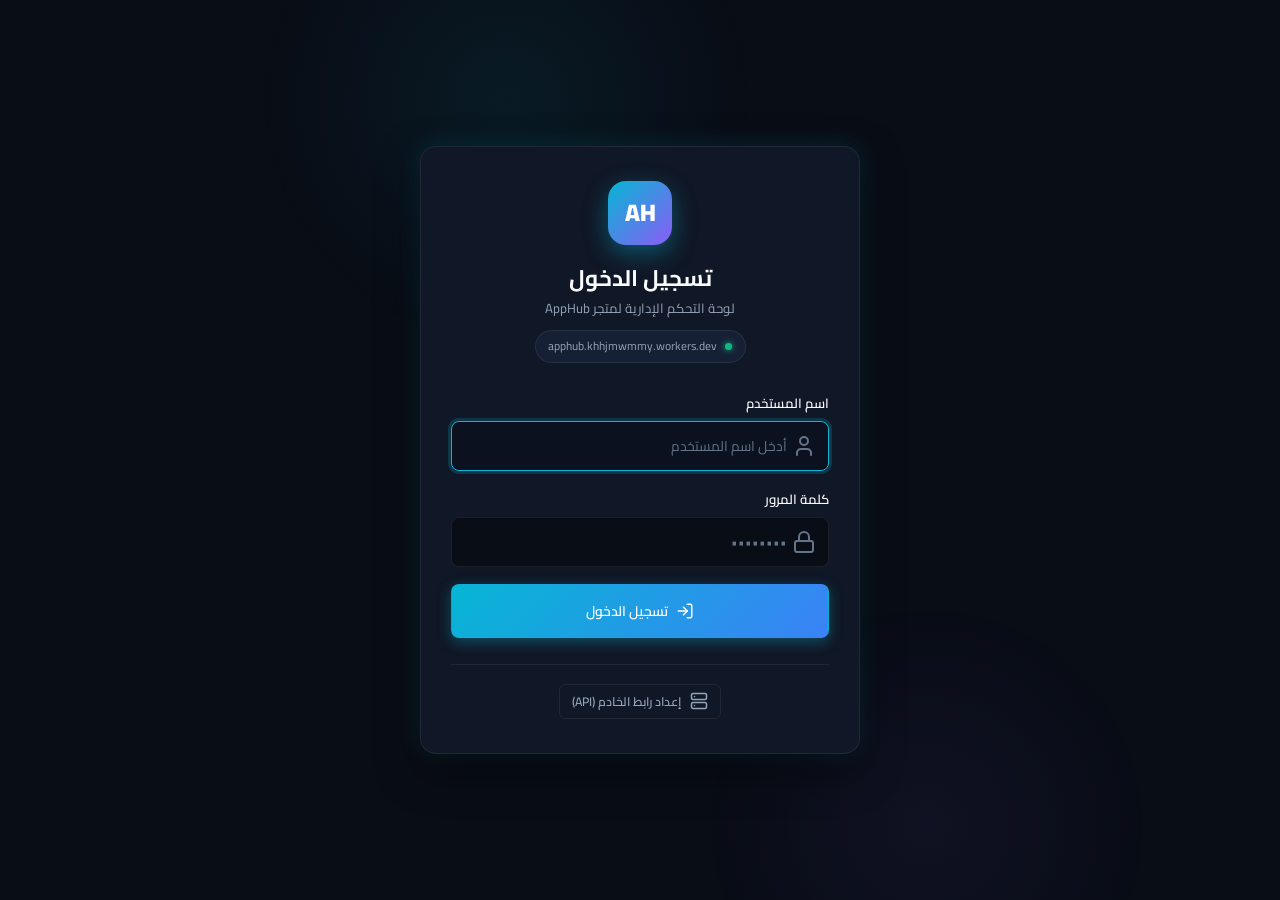
==== commit 8f22d0d6: "Professional multi-page admin panel redesign with mobile-first UI and vector icons" ====
--- a/index.html
+++ b/index.html
@@ -3,247 +3,333 @@
 <head>
   <meta charset="UTF-8">
   <meta name="viewport" content="width=device-width, initial-scale=1.0">
-  <title>AppHub — لوحة التحكم</title>
+  <title>لوحة التحكم الرئيسية — AppHub</title>
   <link rel="stylesheet" href="css/style.css">
+  <script src="assets/lucide.min.js"></script>
 </head>
 <body>
 
-  <!-- ===== شاشة إعداد الخادم ===== -->
-  <section id="configView" class="auth-screen" aria-hidden="true">
-    <div class="auth-card">
-      <div class="auth-brand">
-        <div class="brand-icon">AH</div>
-        <h1>AppHub</h1>
-        <p class="muted">إعداد اتصال الخادم</p>
+  <div class="sidebar-overlay" id="sidebarOverlay"></div>
+
+  <div class="app-layout">
+    <!-- ===== القائمة الجانبية (Sidebar) ===== -->
+    <aside class="sidebar" id="appSidebar">
+      <div class="sidebar-header">
+        <div class="brand-badge">
+          <div class="brand-logo">AH</div>
+          <div class="brand-info">
+            <h2>AppHub</h2>
+            <span>لوحة الإدارة الذكية</span>
+          </div>
+        </div>
       </div>
-      <form id="configForm">
-        <div class="field">
-          <label for="apiBaseInput">رابط الخادم (API URL)</label>
-          <input type="url" id="apiBaseInput" name="apiBase" placeholder="https://apphub.example.workers.dev" dir="ltr" required>
-          <small class="muted">أدخل رابط Cloudflare Worker أو خادم Backend.</small>
-        </div>
-        <button type="submit" class="btn btn-primary btn-block">حفظ ومتابعة</button>
-        <p id="configHint" class="hint-text"></p>
-      </form>
-    </div>
-  </section>
-
-  <!-- ===== شاشة تسجيل الدخول ===== -->
-  <section id="loginView" class="auth-screen" aria-hidden="true">
-    <div class="auth-card">
-      <div class="auth-brand">
-        <div class="brand-icon">AH</div>
-        <h1>تسجيل الدخول</h1>
-        <p class="muted">لوحة تحكم متجر AppHub</p>
-      </div>
-      <form id="loginForm">
-        <div class="field">
-          <label for="username">اسم المستخدم</label>
-          <input type="text" id="username" name="username" autocomplete="username" required>
-        </div>
-        <div class="field">
-          <label for="password">كلمة المرور</label>
-          <input type="password" id="password" name="password" autocomplete="current-password" required>
-        </div>
-        <button type="submit" class="btn btn-primary btn-block">دخول</button>
-        <p id="loginError" class="error" hidden></p>
-      </form>
-      <div class="auth-footer">
-        <button type="button" class="btn btn-ghost btn-sm" id="openConfigFromLogin">تغيير رابط الخادم</button>
-      </div>
-    </div>
-  </section>
-
-  <!-- ===== التطبيق الرئيسي (بعد تسجيل الدخول) ===== -->
-  <div id="appShell" class="app-shell" aria-hidden="true">
-    <aside class="sidebar">
-      <div class="sidebar-brand">
-        <div class="brand-icon sm">AH</div>
-        <div>
-          <strong>AppHub</strong>
-          <small class="muted">لوحة التحكم</small>
-        </div>
-      </div>
-      <nav class="side-nav" id="sideNav">
-        <a href="#dashboard" data-view="dashboardView" class="nav-item active"><span class="nav-icon">📊</span>لوحة التحكم</a>
-        <a href="#apps" data-view="appsView" class="nav-item"><span class="nav-icon">📱</span>التطبيقات</a>
-        <a href="#categories" data-view="categoriesView" class="nav-item"><span class="nav-icon">🗂️</span>الأقسام</a>
-        <a href="#versions" data-view="versionsView" class="nav-item"><span class="nav-icon">🏷️</span>الإصدارات</a>
-        <a href="#stats" data-view="statsView" class="nav-item"><span class="nav-icon">📈</span>الإحصائيات</a>
-        <a href="#settings" data-view="settingsView" class="nav-item"><span class="nav-icon">⚙️</span>الإعدادات</a>
+
+      <nav class="sidebar-nav">
+        <span class="nav-section-title">القائمة الرئيسية</span>
+        <a href="index.html" class="nav-link" data-page="dashboard">
+          <i data-lucide="layout-dashboard"></i>
+          <span>لوحة التحكم</span>
+        </a>
+        <a href="apps.html" class="nav-link" data-page="apps">
+          <i data-lucide="smartphone"></i>
+          <span>التطبيقات</span>
+        </a>
+        <a href="categories.html" class="nav-link" data-page="categories">
+          <i data-lucide="folder-tree"></i>
+          <span>الأقسام</span>
+        </a>
+        <a href="versions.html" class="nav-link" data-page="versions">
+          <i data-lucide="tag"></i>
+          <span>الإصدارات</span>
+        </a>
+
+        <span class="nav-section-title">التحليلات والنظام</span>
+        <a href="stats.html" class="nav-link" data-page="stats">
+          <i data-lucide="bar-chart-3"></i>
+          <span>الإحصائيات</span>
+        </a>
+        <a href="settings.html" class="nav-link" data-page="settings">
+          <i data-lucide="settings"></i>
+          <span>الإعدادات</span>
+        </a>
       </nav>
+
       <div class="sidebar-footer">
-        <div class="user-info">
-          <div class="avatar" id="userAvatar">A</div>
-          <div class="user-meta">
-            <strong id="userName">—</strong>
-            <small class="muted" id="serverLabel"></small>
-          </div>
-        </div>
-        <div class="sidebar-actions">
-          <button class="btn btn-ghost btn-sm btn-block" id="changeServerBtn">تغيير الخادم</button>
-          <button class="btn btn-ghost btn-sm btn-block danger-text" id="logoutBtn">تسجيل الخروج</button>
+        <div class="user-profile-card">
+          <div class="user-avatar" id="userAvatar">A</div>
+          <div class="user-details">
+            <div class="user-name" id="userName">مدير النظام</div>
+            <div class="server-badge">
+              <span class="server-dot"></span>
+              <span id="serverLabel">متصل</span>
+            </div>
+          </div>
+        </div>
+        <div class="sidebar-actions-grid">
+          <a href="server.html" class="btn btn-ghost btn-sm" title="إعداد الخادم">
+            <i data-lucide="server"></i>
+            <span>الخادم</span>
+          </a>
+          <button class="btn btn-danger btn-sm btn-logout" title="تسجيل الخروج">
+            <i data-lucide="log-out"></i>
+            <span>خروج</span>
+          </button>
         </div>
       </div>
     </aside>
 
-    <main class="main-content">
-      <!-- لوحة التحكم -->
-      <section id="dashboardView" class="panel-view" aria-hidden="true">
-        <header class="panel-header">
-          <div>
-            <h1>لوحة التحكم</h1>
-            <p class="muted">نظرة عامة على المتجر</p>
-          </div>
-          <button class="btn btn-ghost" id="refreshBtn">تحديث</button>
-        </header>
-        <div class="stats-grid" id="statsGrid"></div>
-        <div class="cards-row">
-          <article class="card">
-            <div class="card-head"><h2>أحدث التطبيقات</h2></div>
-            <div class="table-wrap" id="latestApps"></div>
-          </article>
-          <article class="card">
-            <div class="card-head"><h2>الأكثر تحميلاً</h2></div>
-            <div class="table-wrap" id="topApps"></div>
-          </article>
-        </div>
-      </section>
-
-      <!-- التطبيقات -->
-      <section id="appsView" class="panel-view" aria-hidden="true">
-        <header class="panel-header">
-          <div>
-            <h1>التطبيقات</h1>
-            <p class="muted">إدارة جميع التطبيقات والألعاب</p>
-          </div>
-          <button class="btn btn-primary" id="addAppBtn">+ إضافة تطبيق</button>
-        </header>
-        <div class="card">
-          <div class="table-wrap" id="appsTable"></div>
-        </div>
-      </section>
-
-      <!-- الأقسام -->
-      <section id="categoriesView" class="panel-view" aria-hidden="true">
-        <header class="panel-header">
-          <div>
-            <h1>الأقسام</h1>
-            <p class="muted">تنظيم أقسام المتجر</p>
-          </div>
-          <button class="btn btn-primary" id="addCategoryBtn">+ إضافة قسم</button>
-        </header>
-        <div class="card">
-          <div class="table-wrap" id="categoriesTable"></div>
-        </div>
-      </section>
-
-      <!-- الإصدارات -->
-      <section id="versionsView" class="panel-view" aria-hidden="true">
-        <header class="panel-header">
-          <div>
-            <h1>الإصدارات</h1>
-            <p class="muted">سجل إصدارات التطبيقات</p>
-          </div>
-        </header>
-        <div class="card">
-          <div class="filter-row">
-            <label for="versionAppFilter" class="muted">تصفية حسب التطبيق:</label>
-            <select id="versionAppFilter">
-              <option value="">— جميع التطبيقات —</option>
-            </select>
-          </div>
-          <div class="table-wrap" id="versionsTable"></div>
-        </div>
-      </section>
-
-      <!-- الإحصائيات -->
-      <section id="statsView" class="panel-view" aria-hidden="true">
-        <header class="panel-header">
-          <div>
-            <h1>الإحصائيات</h1>
-            <p class="muted">إحصائيات المتجر التفصيلية</p>
-          </div>
-          <button class="btn btn-ghost" id="refreshStatsBtn">تحديث</button>
-        </header>
-        <div class="stats-grid" id="statsGridDetail"></div>
-        <div class="cards-row">
-          <article class="card">
-            <div class="card-head"><h2>الأكثر تحميلاً</h2></div>
-            <div class="table-wrap" id="statsTopApps"></div>
-          </article>
-          <article class="card">
-            <div class="card-head"><h2>أحدث الإضافات</h2></div>
-            <div class="table-wrap" id="statsLatestApps"></div>
-          </article>
-        </div>
-      </section>
-
-      <!-- الإعدادات -->
-      <section id="settingsView" class="panel-view" aria-hidden="true">
-        <header class="panel-header">
-          <div>
-            <h1>الإعدادات</h1>
-            <p class="muted">إعدادات المتجر والخادم</p>
-          </div>
-        </header>
-        <div class="settings-grid">
-          <article class="card">
-            <div class="card-head"><h2>معلومات المتجر</h2></div>
-            <form id="settingsForm" class="form-stack">
-              <div class="field">
-                <label for="storeName">اسم المتجر</label>
-                <input type="text" id="storeName" name="storeName">
+    <!-- ===== المحتوى الرئيسي ===== -->
+    <div class="main-wrapper">
+      <header class="top-header">
+        <div class="header-title-wrap">
+          <button class="mobile-menu-btn" id="mobileMenuToggle" aria-label="فتح القائمة">
+            <i data-lucide="menu"></i>
+          </button>
+          <h1>لوحة التحكم</h1>
+        </div>
+        <div class="header-actions">
+          <button class="btn btn-ghost btn-sm" id="refreshDashboardBtn">
+            <i data-lucide="refresh-cw"></i>
+            <span>تحديث</span>
+          </button>
+          <a href="apps.html" class="btn btn-primary btn-sm">
+            <i data-lucide="plus"></i>
+            <span>إضافة تطبيق</span>
+          </a>
+        </div>
+      </header>
+
+      <main class="page-container">
+        <!-- شبكة الإحصائيات السريعة -->
+        <div class="stats-grid">
+          <div class="stat-box">
+            <div class="stat-info">
+              <span class="stat-number" id="statApps">—</span>
+              <span class="stat-label">إجمالي التطبيقات</span>
+            </div>
+            <div class="stat-icon-wrap cyan">
+              <i data-lucide="smartphone"></i>
+            </div>
+          </div>
+
+          <div class="stat-box">
+            <div class="stat-info">
+              <span class="stat-number" id="statGames">—</span>
+              <span class="stat-label">الألعاب</span>
+            </div>
+            <div class="stat-icon-wrap amber">
+              <i data-lucide="gamepad-2"></i>
+            </div>
+          </div>
+
+          <div class="stat-box">
+            <div class="stat-info">
+              <span class="stat-number" id="statCategories">—</span>
+              <span class="stat-label">الأقسام</span>
+            </div>
+            <div class="stat-icon-wrap purple">
+              <i data-lucide="folder-tree"></i>
+            </div>
+          </div>
+
+          <div class="stat-box">
+            <div class="stat-info">
+              <span class="stat-number" id="statDownloads">—</span>
+              <span class="stat-label">إجمالي التحميلات</span>
+            </div>
+            <div class="stat-icon-wrap emerald">
+              <i data-lucide="download-cloud"></i>
+            </div>
+          </div>
+        </div>
+
+        <!-- الجداول السريعة -->
+        <div class="two-col-grid">
+          <!-- أحدث التطبيقات -->
+          <div class="card">
+            <div class="card-header">
+              <div class="card-title">
+                <i data-lucide="sparkles"></i>
+                <h2>أحدث التطبيقات</h2>
               </div>
-              <div class="field">
-                <label for="welcomeMessage">رسالة ترحيبية</label>
-                <input type="text" id="welcomeMessage" name="welcomeMessage">
+              <a href="apps.html" class="btn btn-ghost btn-sm">
+                <span>عرض الكل</span>
+                <i data-lucide="arrow-left"></i>
+              </a>
+            </div>
+            <div class="table-responsive">
+              <table id="latestAppsTable">
+                <thead>
+                  <tr>
+                    <th>التطبيق</th>
+                    <th>الإصدار</th>
+                    <th>تاريخ التحديث</th>
+                  </tr>
+                </thead>
+                <tbody id="latestAppsBody">
+                  <tr>
+                    <td colspan="3" class="empty-state">
+                      <div class="empty-icon"><i data-lucide="loader-2"></i></div>
+                      <p>جارٍ تحميل البيانات...</p>
+                    </td>
+                  </tr>
+                </tbody>
+              </table>
+            </div>
+          </div>
+
+          <!-- الأكثر تحميلاً -->
+          <div class="card">
+            <div class="card-header">
+              <div class="card-title">
+                <i data-lucide="flame"></i>
+                <h2>الأكثر تحميلاً</h2>
               </div>
-              <div class="field">
-                <label for="storeDescription">وصف المتجر</label>
-                <textarea id="storeDescription" name="storeDescription" rows="3"></textarea>
-              </div>
-              <button type="submit" class="btn btn-primary">حفظ الإعدادات</button>
-            </form>
-          </article>
-          <article class="card">
-            <div class="card-head"><h2>اتصال الخادم</h2></div>
-            <form id="serverSettingsForm" class="form-stack">
-              <div class="field">
-                <label for="apiBaseSettings">رابط الخادم (API URL)</label>
-                <input type="url" id="apiBaseSettings" name="apiBase" dir="ltr" placeholder="https://...workers.dev">
-              </div>
-              <div class="btn-row">
-                <button type="submit" class="btn btn-primary">حفظ الرابط</button>
-                <button type="button" class="btn btn-ghost" id="testConnectionBtn">اختبار الاتصال</button>
-              </div>
-              <p id="connectionStatus" class="hint-text"></p>
-            </form>
-          </article>
-        </div>
-      </section>
-    </main>
+              <a href="stats.html" class="btn btn-ghost btn-sm">
+                <span>عرض الإحصائيات</span>
+                <i data-lucide="arrow-left"></i>
+              </a>
+            </div>
+            <div class="table-responsive">
+              <table id="topAppsTable">
+                <thead>
+                  <tr>
+                    <th>التطبيق</th>
+                    <th>القسم</th>
+                    <th>التحميلات</th>
+                  </tr>
+                </thead>
+                <tbody id="topAppsBody">
+                  <tr>
+                    <td colspan="3" class="empty-state">
+                      <div class="empty-icon"><i data-lucide="loader-2"></i></div>
+                      <p>جارٍ تحميل البيانات...</p>
+                    </td>
+                  </tr>
+                </tbody>
+              </table>
+            </div>
+          </div>
+        </div>
+      </main>
+    </div>
   </div>
 
-  <!-- قالب النافذة المنبثقة -->
-  <template id="modalTpl">
-    <div class="modal-backdrop" role="dialog" aria-modal="true" aria-labelledby="modalTitle">
-      <div class="modal">
-        <header class="modal-header">
-          <h2 id="modalTitle"></h2>
-          <button type="button" class="modal-close" aria-label="إغلاق">&times;</button>
-        </header>
-        <form class="modal-body" id="modalForm"></form>
-        <footer class="modal-footer">
-          <button type="button" class="btn btn-ghost modal-cancel">إلغاء</button>
-          <button type="submit" form="modalForm" class="btn btn-primary">حفظ</button>
-        </footer>
-      </div>
-    </div>
-  </template>
-
-  <div id="toast" class="toast" aria-live="polite"></div>
-
-  <script src="js/app.js"></script>
+  <!-- شريط التنقل السفلي للهواتف -->
+  <nav class="mobile-bottom-nav">
+    <a href="index.html" class="bottom-nav-item active" data-page="dashboard">
+      <i data-lucide="layout-dashboard"></i>
+      <span>الرئيسية</span>
+    </a>
+    <a href="apps.html" class="bottom-nav-item" data-page="apps">
+      <i data-lucide="smartphone"></i>
+      <span>التطبيقات</span>
+    </a>
+    <a href="categories.html" class="bottom-nav-item" data-page="categories">
+      <i data-lucide="folder-tree"></i>
+      <span>الأقسام</span>
+    </a>
+    <a href="stats.html" class="bottom-nav-item" data-page="stats">
+      <i data-lucide="bar-chart-3"></i>
+      <span>الإحصائيات</span>
+    </a>
+    <a href="settings.html" class="bottom-nav-item" data-page="settings">
+      <i data-lucide="settings"></i>
+      <span>الإعدادات</span>
+    </a>
+  </nav>
+
+  <div id="toastNotice" class="toast-notice"></div>
+
+  <script src="js/core.js"></script>
+  <script>
+    document.addEventListener('DOMContentLoaded', async () => {
+      Core.setupLayout('dashboard');
+
+      const isAuthed = await Core.checkAuth();
+      if (!isAuthed) return;
+
+      async function loadDashboardData() {
+        try {
+          const [appsRes, catsRes, statsRes] = await Promise.allSettled([
+            Core.api('/api/admin/apps'),
+            Core.api('/api/admin/categories'),
+            Core.api('/api/admin/stats')
+          ]);
+
+          const apps = (appsRes.status === 'fulfilled' && (appsRes.value.items || appsRes.value)) || [];
+          const cats = (catsRes.status === 'fulfilled' && (catsRes.value.items || catsRes.value)) || [];
+          const stats = (statsRes.status === 'fulfilled' && statsRes.value) || {};
+
+          // Update Stats Cards
+          document.getElementById('statApps').textContent = stats.totalApps ?? apps.length;
+          document.getElementById('statGames').textContent = stats.totalGames ?? apps.filter(a => a.isGame).length;
+          document.getElementById('statCategories').textContent = stats.totalCategories ?? cats.length;
+          document.getElementById('statDownloads').textContent = (stats.totalDownloads ?? 0).toLocaleString();
+
+          // Latest apps
+          const latest = (stats.latestApps && stats.latestApps.length ? stats.latestApps : [...apps].sort((a,b) => new Date(b.updatedAt||0) - new Date(a.updatedAt||0))).slice(0, 5);
+          const latestBody = document.getElementById('latestAppsBody');
+          if (latest.length) {
+            latestBody.innerHTML = latest.map(item => `
+              <tr>
+                <td>
+                  <div class="app-row-title">${Core.esc(item.name)}</div>
+                  <div class="app-row-meta">${Core.esc(item.id || '')}</div>
+                </td>
+                <td><span class="badge badge-primary">${Core.esc(item.versionName || 'v1.0')}</span></td>
+                <td><span class="text-muted">${Core.fmtDate(item.updatedAt || item.createdAt)}</span></td>
+              </tr>
+            `).join('');
+          } else {
+            latestBody.innerHTML = `
+              <tr>
+                <td colspan="3" class="empty-state">
+                  <div class="empty-icon"><i data-lucide="package-open"></i></div>
+                  <p>لا توجد تطبيقات مضافة بعد</p>
+                </td>
+              </tr>
+            `;
+          }
+
+          // Top apps
+          const top = (stats.topApps && stats.topApps.length ? stats.topApps : [...apps].sort((a,b) => (b.downloadCount||0) - (a.downloadCount||0))).slice(0, 5);
+          const topBody = document.getElementById('topAppsBody');
+          if (top.length) {
+            topBody.innerHTML = top.map(item => `
+              <tr>
+                <td>
+                  <div class="app-row-title">${Core.esc(item.name)}</div>
+                  <div class="app-row-meta">${Core.esc(item.developer || '')}</div>
+                </td>
+                <td><span class="badge badge-neutral">${Core.esc(item.categoryName || 'عام')}</span></td>
+                <td><span class="badge badge-success"><i data-lucide="download"></i> ${(item.downloadCount || 0).toLocaleString()}</span></td>
+              </tr>
+            `).join('');
+          } else {
+            topBody.innerHTML = `
+              <tr>
+                <td colspan="3" class="empty-state">
+                  <div class="empty-icon"><i data-lucide="trending-up"></i></div>
+                  <p>لا توجد بيانات تحميلات حتى الآن</p>
+                </td>
+              </tr>
+            `;
+          }
+
+          Core.initIcons();
+        } catch (e) {
+          Core.toast('حدث خطأ أثناء تحميل البيانات: ' + e.message, 'error');
+        }
+      }
+
+      document.getElementById('refreshDashboardBtn')?.addEventListener('click', () => {
+        Core.toast('جارٍ تحديث البيانات...', 'info');
+        loadDashboardData();
+      });
+
+      loadDashboardData();
+    });
+  </script>
 </body>
 </html>
--- a/css/style.css
+++ b/css/style.css
@@ -1,111 +1,1215 @@
+@import url('https://fonts.googleapis.com/css2?family=Cairo:wght@400;500;600;700;800;900&family=Plus+Jakarta+Sans:wght@400;500;600;700&display=swap');
+
 :root {
-  --bg: #0b0f14;
-  --surface: #121821;
-  --surface-2: #1a2230;
-  --border: #2a3445;
-  --text: #e6edf3;
+  --bg-main: #090d16;
+  --bg-surface: #101726;
+  --bg-surface-elevated: #162034;
+  --bg-surface-hover: #1c2942;
+  --border-subtle: rgba(255, 255, 255, 0.07);
+  --border-focus: rgba(6, 182, 212, 0.5);
+
+  --primary: #06b6d4;
+  --primary-hover: #0891b2;
+  --primary-glow: rgba(6, 182, 212, 0.2);
+  --primary-gradient: linear-gradient(135deg, #06b6d4 0%, #3b82f6 100%);
+
+  --accent-purple: #8b5cf6;
+  --accent-gradient: linear-gradient(135deg, #06b6d4 0%, #8b5cf6 100%);
+
+  --success: #10b981;
+  --success-bg: rgba(16, 185, 129, 0.12);
+  --warning: #f59e0b;
+  --warning-bg: rgba(245, 158, 11, 0.12);
+  --danger: #ef4444;
+  --danger-bg: rgba(239, 68, 68, 0.12);
+  --danger-hover: #dc2626;
+
+  --text-main: #f8fafc;
   --text-muted: #94a3b8;
-  --primary: #4fd1c5;
-  --primary-600: #38b2ac;
-  --primary-soft: rgba(79,209,197,.15);
-  --danger: #f87171;
-  --danger-soft: rgba(248,113,113,.15);
-  --success: #4ade80;
-  --warning: #fbbf24;
-  --radius: 12px;
+  --text-dim: #64748b;
+
+  --radius-lg: 16px;
+  --radius-md: 12px;
   --radius-sm: 8px;
-  --shadow: 0 4px 24px rgba(0,0,0,.35);
-  --transition: 150ms ease;
-}
-
-* { box-sizing: border-box; }
-html, body { margin: 0; padding: 0; font-family: system-ui, -apple-system, Segoe UI, Roboto, Noto Sans Arabic, sans-serif; background: var(--bg); color: var(--text); line-height: 1.5; }
-a { color: var(--primary); text-decoration: none; }
-a:hover { text-decoration: underline; }
-button { font-family: inherit; cursor: pointer; }
-input, select, textarea { font-family: inherit; font-size: 1rem; background: var(--surface); border: 1px solid var(--border); color: var(--text); border-radius: var(--radius-sm); padding: 0.6rem 0.8rem; width: 100%; }
-input:focus, select:focus, textarea:focus { outline: none; border-color: var(--primary); box-shadow: 0 0 0 3px var(--primary-soft); }
-label { display: block; margin-bottom: 0.35rem; font-weight: 500; color: var(--text); }
-.muted { color: var(--text-muted); font-size: 0.9rem; }
-.error { color: var(--danger); font-size: 0.875rem; margin-top: 0.25rem; }
-.btn { display: inline-flex; align-items: center; justify-content: center; gap: 0.5rem; padding: 0.55rem 1rem; border-radius: var(--radius-sm); border: 1px solid transparent; font-weight: 600; transition: background var(--transition), border-color var(--transition), color var(--transition); white-space: nowrap; }
-.btn-primary { background: var(--primary); color: #062925; border-color: var(--primary); }
-.btn-primary:hover { background: var(--primary-600); }
-.btn-ghost { background: transparent; color: var(--text); border-color: var(--border); }
-.btn-ghost:hover { background: var(--surface-2); }
-.btn-danger { background: var(--danger-soft); color: var(--danger); border-color: var(--danger); }
-.btn-danger:hover { background: var(--danger); color: #fff; }
-.btn-block { width: 100%; }
-.btn-sm { padding: 0.35rem 0.7rem; font-size: 0.875rem; }
-.field { margin-bottom: 1rem; }
-.form-grid { display: grid; gap: 1rem; max-width: 720px; }
-.form-grid .full-width { grid-column: 1 / -1; }
-
-.topbar { position: sticky; top: 0; z-index: 50; display: flex; align-items: center; justify-content: space-between; gap: 1rem; padding: 0.75rem 1.5rem; background: rgba(18,24,33,.9); backdrop-filter: blur(8px); border-bottom: 1px solid var(--border); }
-.brand { display: flex; align-items: center; gap: 0.6rem; font-weight: 700; font-size: 1.15rem; color: var(--primary); }
-.topnav { display: flex; gap: 0.25rem; }
-.topnav a { padding: 0.5rem 0.9rem; border-radius: var(--radius-sm); color: var(--text-muted); font-weight: 500; }
-.topnav a:hover, .topnav a.active { background: var(--primary-soft); color: var(--primary); text-decoration: none; }
-.user-menu { display: flex; align-items: center; gap: 0.75rem; color: var(--text-muted); font-size: 0.9rem; }
-
-.main { padding: 1.5rem; max-width: 1400px; margin: 0 auto; }
-.view { display: none; animation: fadeIn 180ms ease; }
-.view[aria-hidden="false"] { display: block; }
-@keyframes fadeIn { from { opacity: 0; transform: translateY(4px); } to { opacity: 1; transform: none; } }
-
-.view-header { display: flex; align-items: center; justify-content: space-between; margin-bottom: 1rem; flex-wrap: wrap; gap: 0.75rem; }
-.view-header h1 { margin: 0; font-size: 1.5rem; }
-.filter-row { display: flex; gap: 0.75rem; margin-bottom: 1rem; flex-wrap: wrap; }
-.filter-row select { min-width: 260px; max-width: 400px; }
-
-.card { background: var(--surface); border: 1px solid var(--border); border-radius: var(--radius); padding: 1rem; box-shadow: var(--shadow); }
-.card h2 { margin: 0 0 0.75rem; font-size: 1.1rem; }
-.cards-row { display: grid; grid-template-columns: repeat(auto-fit, minmax(360px, 1fr)); gap: 1rem; margin-top: 1rem; }
-
-.stats-grid { display: grid; grid-template-columns: repeat(auto-fit, minmax(180px, 1fr)); gap: 1rem; margin-bottom: 1.5rem; }
-.stat-card { background: var(--surface); border: 1px solid var(--border); border-radius: var(--radius); padding: 1rem; text-align: center; }
-.stat-value { font-size: 2rem; font-weight: 700; color: var(--primary); }
-.stat-label { color: var(--text-muted); font-size: 0.875rem; margin-top: 0.25rem; }
-
-.table-wrap { overflow-x: auto; }
-table { width: 100%; border-collapse: collapse; font-size: 0.9rem; }
-th, td { padding: 0.7rem 0.8rem; text-align: right; border-bottom: 1px solid var(--border); vertical-align: middle; }
-th { background: var(--surface-2); color: var(--text-muted); font-weight: 600; font-size: 0.8rem; text-transform: uppercase; letter-spacing: 0.04em; }
-tr:hover td { background: var(--surface-2); }
-td .badge { display: inline-flex; align-items: center; padding: 0.2rem 0.6rem; border-radius: 999px; font-size: 0.75rem; font-weight: 600; }
-.badge-featured { background: var(--primary-soft); color: var(--primary); }
-.badge-game { background: rgba(251,191,36,.15); color: var(--warning); }
-.badge-published { background: rgba(74,222,128,.15); color: var(--success); }
-.badge-hidden { background: rgba(248,113,113,.15); color: var(--danger); }
-.actions { display: flex; gap: 0.35rem; }
-.actions button { background: none; border: none; color: var(--text-muted); padding: 0.35rem; border-radius: var(--radius-sm); transition: color var(--transition), background var(--transition); }
-.actions button:hover { color: var(--primary); background: var(--primary-soft); }
-.actions button.delete:hover { color: var(--danger); background: var(--danger-soft); }
-
-/* Modal */
-.modal-backdrop { position: fixed; inset: 0; background: rgba(0,0,0,.6); display: flex; align-items: center; justify-content: center; padding: 1rem; z-index: 100; opacity: 0; pointer-events: none; transition: opacity 180ms ease; }
-.modal-backdrop.open { opacity: 1; pointer-events: auto; }
-.modal { background: var(--surface); border: 1px solid var(--border); border-radius: var(--radius); width: 100%; max-width: 560px; max-height: 90vh; overflow-y: auto; box-shadow: var(--shadow); transform: translateY(20px); transition: transform 180ms ease; }
-.modal-backdrop.open .modal { transform: none; }
-.modal-header { display: flex; align-items: center; justify-content: space-between; padding: 1rem 1.25rem; border-bottom: 1px solid var(--border); }
-.modal-header h2 { margin: 0; font-size: 1.15rem; }
-.modal-close { background: none; border: none; font-size: 1.5rem; color: var(--text-muted); line-height: 1; padding: 0.25rem 0.5rem; border-radius: var(--radius-sm); }
-.modal-close:hover { color: var(--text); background: var(--surface-2); }
-.modal-body { padding: 1.25rem; }
-.modal-footer { display: flex; justify-content: flex-end; gap: 0.5rem; padding: 1rem 1.25rem; border-top: 1px solid var(--border); }
-
-/* Login */
-.login-view { display: flex; align-items: center; justify-content: center; min-height: 100vh; padding: 1rem; }
-.login-card { background: var(--surface); border: 1px solid var(--border); border-radius: var(--radius); padding: 2.5rem; width: 100%; max-width: 420px; box-shadow: var(--shadow); }
-.login-card h1 { margin: 0 0 0.25rem; text-align: center; }
-.login-card .muted { text-align: center; margin-bottom: 1.5rem; }
-
-/* Responsive */
-@media (max-width: 768px) {
-  .topnav { display: none; }
-  .topbar { padding: 0.6rem 1rem; }
-  .main { padding: 1rem; }
-  .login-card { padding: 1.5rem; }
-  th, td { padding: 0.5rem; font-size: 0.8rem; }
-  .actions button { padding: 0.25rem; }
-}
+  --radius-pill: 9999px;
+
+  --shadow-sm: 0 2px 6px rgba(0, 0, 0, 0.25);
+  --shadow-md: 0 8px 24px rgba(0, 0, 0, 0.35);
+  --shadow-lg: 0 16px 40px rgba(0, 0, 0, 0.5);
+  --shadow-glow: 0 0 25px rgba(6, 182, 212, 0.18);
+
+  --sidebar-width: 270px;
+  --header-height: 68px;
+  --bottom-nav-height: 64px;
+
+  --transition-fast: 150ms ease;
+  --transition-normal: 240ms cubic-bezier(0.16, 1, 0.3, 1);
+}
+
+/* ===== Base & Reset ===== */
+*, *::before, *::after {
+  box-sizing: border-box;
+  margin: 0;
+  padding: 0;
+  -webkit-tap-highlight-color: transparent;
+}
+
+html {
+  font-size: 15px;
+  scroll-behavior: smooth;
+  height: 100%;
+}
+
+body {
+  font-family: 'Cairo', 'Plus Jakarta Sans', system-ui, -apple-system, BlinkMacSystemFont, "Segoe UI", Roboto, sans-serif;
+  background-color: var(--bg-main);
+  color: var(--text-main);
+  min-height: 100%;
+  line-height: 1.6;
+  direction: rtl;
+  text-align: right;
+  overflow-x: hidden;
+  display: flex;
+  flex-direction: column;
+}
+
+/* Background gradient blur decorations */
+body::before {
+  content: '';
+  position: fixed;
+  top: -150px;
+  left: 20%;
+  width: 500px;
+  height: 500px;
+  background: radial-gradient(circle, rgba(6, 182, 212, 0.08) 0%, transparent 70%);
+  pointer-events: none;
+  z-index: 0;
+}
+
+body::after {
+  content: '';
+  position: fixed;
+  bottom: -150px;
+  right: 10%;
+  width: 450px;
+  height: 450px;
+  background: radial-gradient(circle, rgba(139, 92, 246, 0.06) 0%, transparent 70%);
+  pointer-events: none;
+  z-index: 0;
+}
+
+a {
+  color: inherit;
+  text-decoration: none;
+}
+
+button {
+  font-family: inherit;
+  cursor: pointer;
+  border: none;
+  background: none;
+  color: inherit;
+}
+
+/* Scrollbar */
+::-webkit-scrollbar {
+  width: 6px;
+  height: 6px;
+}
+::-webkit-scrollbar-track {
+  background: transparent;
+}
+::-webkit-scrollbar-thumb {
+  background: rgba(255, 255, 255, 0.15);
+  border-radius: 4px;
+}
+::-webkit-scrollbar-thumb:hover {
+  background: rgba(255, 255, 255, 0.25);
+}
+
+/* ===== Typography ===== */
+h1, h2, h3, h4, h5, h6 {
+  color: var(--text-main);
+  font-weight: 700;
+  line-height: 1.25;
+}
+
+p {
+  color: var(--text-muted);
+}
+
+.text-muted { color: var(--text-muted); }
+.text-dim { color: var(--text-dim); }
+.text-success { color: var(--success); }
+.text-danger { color: var(--danger); }
+.text-warning { color: var(--warning); }
+.text-primary { color: var(--primary); }
+
+/* ===== Buttons ===== */
+.btn {
+  display: inline-flex;
+  align-items: center;
+  justify-content: center;
+  gap: 0.55rem;
+  padding: 0.65rem 1.2rem;
+  border-radius: var(--radius-sm);
+  font-weight: 600;
+  font-size: 0.92rem;
+  transition: all var(--transition-normal);
+  white-space: nowrap;
+  border: 1px solid transparent;
+  user-select: none;
+}
+
+.btn:active {
+  transform: scale(0.97);
+}
+
+.btn i, .btn svg {
+  width: 18px;
+  height: 18px;
+  flex-shrink: 0;
+}
+
+.btn-primary {
+  background: var(--primary-gradient);
+  color: #ffffff;
+  box-shadow: 0 4px 14px rgba(6, 182, 212, 0.35);
+}
+
+.btn-primary:hover {
+  box-shadow: 0 6px 20px rgba(6, 182, 212, 0.5);
+  filter: brightness(1.1);
+}
+
+.btn-secondary {
+  background: var(--bg-surface-elevated);
+  color: var(--text-main);
+  border: 1px solid var(--border-subtle);
+}
+
+.btn-secondary:hover {
+  background: var(--bg-surface-hover);
+  border-color: rgba(255, 255, 255, 0.15);
+}
+
+.btn-ghost {
+  background: transparent;
+  color: var(--text-muted);
+  border: 1px solid var(--border-subtle);
+}
+
+.btn-ghost:hover {
+  background: var(--bg-surface-elevated);
+  color: var(--text-main);
+  border-color: rgba(255, 255, 255, 0.15);
+}
+
+.btn-danger {
+  background: var(--danger-bg);
+  color: var(--danger);
+  border: 1px solid rgba(239, 68, 68, 0.25);
+}
+
+.btn-danger:hover {
+  background: var(--danger);
+  color: #ffffff;
+}
+
+.btn-icon {
+  width: 38px;
+  height: 38px;
+  padding: 0;
+  border-radius: var(--radius-sm);
+  display: inline-flex;
+  align-items: center;
+  justify-content: center;
+}
+
+.btn-sm {
+  padding: 0.45rem 0.85rem;
+  font-size: 0.82rem;
+  border-radius: 6px;
+}
+
+.btn-sm.btn-icon {
+  width: 32px;
+  height: 32px;
+}
+
+.btn-block {
+  width: 100%;
+}
+
+/* ===== Form Controls ===== */
+.field {
+  margin-bottom: 1.15rem;
+}
+
+.field label {
+  display: block;
+  margin-bottom: 0.45rem;
+  font-weight: 600;
+  font-size: 0.88rem;
+  color: var(--text-main);
+}
+
+.field small {
+  display: block;
+  margin-top: 0.35rem;
+  font-size: 0.78rem;
+  color: var(--text-muted);
+}
+
+input, select, textarea {
+  font-family: inherit;
+  font-size: 0.92rem;
+  background: var(--bg-main);
+  border: 1px solid var(--border-subtle);
+  color: var(--text-main);
+  border-radius: var(--radius-sm);
+  padding: 0.75rem 1rem;
+  width: 100%;
+  transition: border-color var(--transition-fast), box-shadow var(--transition-fast);
+}
+
+input:focus, select:focus, textarea:focus {
+  outline: none;
+  border-color: var(--primary);
+  box-shadow: 0 0 0 3px var(--primary-glow);
+  background: #0b111e;
+}
+
+input::placeholder, textarea::placeholder {
+  color: var(--text-dim);
+}
+
+.input-with-icon {
+  position: relative;
+}
+
+.input-with-icon input {
+  padding-right: 2.75rem;
+}
+
+.input-with-icon .input-icon {
+  position: absolute;
+  top: 50%;
+  right: 0.9rem;
+  transform: translateY(-50%);
+  color: var(--text-dim);
+  pointer-events: none;
+  display: flex;
+  align-items: center;
+  justify-content: center;
+}
+
+.check-label {
+  display: inline-flex;
+  align-items: center;
+  gap: 0.6rem;
+  font-size: 0.9rem;
+  cursor: pointer;
+  user-select: none;
+}
+
+.check-label input[type="checkbox"] {
+  width: 18px;
+  height: 18px;
+  accent-color: var(--primary);
+  border-radius: 4px;
+  cursor: pointer;
+}
+
+/* ===== Badges ===== */
+.badge {
+  display: inline-flex;
+  align-items: center;
+  gap: 0.35rem;
+  padding: 0.25rem 0.65rem;
+  border-radius: var(--radius-pill);
+  font-size: 0.74rem;
+  font-weight: 600;
+  white-space: nowrap;
+}
+
+.badge i, .badge svg {
+  width: 12px;
+  height: 12px;
+}
+
+.badge-primary {
+  background: rgba(6, 182, 212, 0.15);
+  color: var(--primary);
+  border: 1px solid rgba(6, 182, 212, 0.3);
+}
+
+.badge-success {
+  background: var(--success-bg);
+  color: var(--success);
+  border: 1px solid rgba(16, 185, 129, 0.3);
+}
+
+.badge-warning {
+  background: var(--warning-bg);
+  color: var(--warning);
+  border: 1px solid rgba(245, 158, 11, 0.3);
+}
+
+.badge-danger {
+  background: var(--danger-bg);
+  color: var(--danger);
+  border: 1px solid rgba(239, 68, 68, 0.3);
+}
+
+.badge-neutral {
+  background: rgba(255, 255, 255, 0.08);
+  color: var(--text-muted);
+  border: 1px solid var(--border-subtle);
+}
+
+/* ===== Layout Structure ===== */
+.app-layout {
+  display: flex;
+  min-height: 100vh;
+  position: relative;
+  z-index: 1;
+}
+
+/* ===== Sidebar (Desktop) ===== */
+.sidebar {
+  width: var(--sidebar-width);
+  background: var(--bg-surface);
+  border-left: 1px solid var(--border-subtle);
+  display: flex;
+  flex-direction: column;
+  position: sticky;
+  top: 0;
+  height: 100vh;
+  flex-shrink: 0;
+  z-index: 40;
+  transition: transform var(--transition-normal);
+}
+
+.sidebar-header {
+  height: var(--header-height);
+  padding: 0 1.5rem;
+  display: flex;
+  align-items: center;
+  justify-content: space-between;
+  border-bottom: 1px solid var(--border-subtle);
+}
+
+.brand-badge {
+  display: flex;
+  align-items: center;
+  gap: 0.75rem;
+}
+
+.brand-logo {
+  width: 40px;
+  height: 40px;
+  background: var(--accent-gradient);
+  border-radius: var(--radius-sm);
+  display: flex;
+  align-items: center;
+  justify-content: center;
+  color: #fff;
+  font-weight: 800;
+  font-size: 1.15rem;
+  box-shadow: 0 4px 12px rgba(6, 182, 212, 0.3);
+}
+
+.brand-info h2 {
+  font-size: 1.1rem;
+  font-weight: 800;
+  letter-spacing: -0.02em;
+}
+
+.brand-info span {
+  font-size: 0.75rem;
+  color: var(--text-dim);
+}
+
+.sidebar-nav {
+  flex: 1;
+  padding: 1.25rem 0.85rem;
+  overflow-y: auto;
+  display: flex;
+  flex-direction: column;
+  gap: 0.35rem;
+}
+
+.nav-section-title {
+  font-size: 0.72rem;
+  font-weight: 700;
+  color: var(--text-dim);
+  text-transform: uppercase;
+  letter-spacing: 0.05em;
+  padding: 0.75rem 0.75rem 0.35rem;
+}
+
+.nav-link {
+  display: flex;
+  align-items: center;
+  gap: 0.85rem;
+  padding: 0.75rem 1rem;
+  border-radius: var(--radius-sm);
+  color: var(--text-muted);
+  font-weight: 600;
+  font-size: 0.92rem;
+  transition: all var(--transition-fast);
+  position: relative;
+}
+
+.nav-link i, .nav-link svg {
+  width: 20px;
+  height: 20px;
+  color: var(--text-dim);
+  transition: color var(--transition-fast);
+}
+
+.nav-link:hover {
+  background: var(--bg-surface-elevated);
+  color: var(--text-main);
+}
+
+.nav-link:hover i, .nav-link:hover svg {
+  color: var(--primary);
+}
+
+.nav-link.active {
+  background: var(--primary-glow);
+  color: var(--primary);
+  border-right: 3px solid var(--primary);
+}
+
+.nav-link.active i, .nav-link.active svg {
+  color: var(--primary);
+}
+
+.sidebar-footer {
+  padding: 1rem 1.2rem;
+  border-top: 1px solid var(--border-subtle);
+  background: rgba(0, 0, 0, 0.15);
+}
+
+.user-profile-card {
+  display: flex;
+  align-items: center;
+  gap: 0.75rem;
+  margin-bottom: 0.85rem;
+}
+
+.user-avatar {
+  width: 40px;
+  height: 40px;
+  background: var(--bg-surface-elevated);
+  border: 1px solid var(--border-subtle);
+  border-radius: 50%;
+  display: flex;
+  align-items: center;
+  justify-content: center;
+  font-weight: 700;
+  color: var(--primary);
+  flex-shrink: 0;
+}
+
+.user-details {
+  flex: 1;
+  min-width: 0;
+}
+
+.user-name {
+  font-size: 0.88rem;
+  font-weight: 700;
+  white-space: nowrap;
+  overflow: hidden;
+  text-overflow: ellipsis;
+}
+
+.server-badge {
+  font-size: 0.72rem;
+  color: var(--text-dim);
+  display: flex;
+  align-items: center;
+  gap: 0.35rem;
+  white-space: nowrap;
+  overflow: hidden;
+  text-overflow: ellipsis;
+}
+
+.server-dot {
+  width: 7px;
+  height: 7px;
+  background: var(--success);
+  border-radius: 50%;
+  display: inline-block;
+  box-shadow: 0 0 6px var(--success);
+  flex-shrink: 0;
+}
+
+.sidebar-actions-grid {
+  display: grid;
+  grid-template-columns: 1fr 1fr;
+  gap: 0.5rem;
+}
+
+/* ===== Main Content Area ===== */
+.main-wrapper {
+  flex: 1;
+  min-width: 0;
+  display: flex;
+  flex-direction: column;
+}
+
+/* ===== Top Header Bar ===== */
+.top-header {
+  height: var(--header-height);
+  background: rgba(16, 23, 38, 0.8);
+  backdrop-filter: blur(12px);
+  -webkit-backdrop-filter: blur(12px);
+  border-bottom: 1px solid var(--border-subtle);
+  padding: 0 1.75rem;
+  display: flex;
+  align-items: center;
+  justify-content: space-between;
+  position: sticky;
+  top: 0;
+  z-index: 30;
+}
+
+.header-title-wrap {
+  display: flex;
+  align-items: center;
+  gap: 1rem;
+}
+
+.mobile-menu-btn {
+  display: none;
+  width: 42px;
+  height: 42px;
+  border-radius: var(--radius-sm);
+  background: var(--bg-surface-elevated);
+  border: 1px solid var(--border-subtle);
+  align-items: center;
+  justify-content: center;
+  color: var(--text-main);
+}
+
+.header-title-wrap h1 {
+  font-size: 1.25rem;
+  font-weight: 700;
+}
+
+.header-actions {
+  display: flex;
+  align-items: center;
+  gap: 0.75rem;
+}
+
+/* ===== Page Content Container ===== */
+.page-container {
+  flex: 1;
+  padding: 2rem 2.25rem;
+  max-width: 1400px;
+  width: 100%;
+  margin: 0 auto;
+}
+
+/* ===== Cards & Containers ===== */
+.card {
+  background: var(--bg-surface);
+  border: 1px solid var(--border-subtle);
+  border-radius: var(--radius-lg);
+  padding: 1.5rem;
+  box-shadow: var(--shadow-sm);
+  position: relative;
+  overflow: hidden;
+}
+
+.card-header {
+  display: flex;
+  align-items: center;
+  justify-content: space-between;
+  gap: 1rem;
+  margin-bottom: 1.25rem;
+  flex-wrap: wrap;
+}
+
+.card-title {
+  display: flex;
+  align-items: center;
+  gap: 0.6rem;
+  font-size: 1.15rem;
+  font-weight: 700;
+}
+
+.card-title i, .card-title svg {
+  color: var(--primary);
+  width: 22px;
+  height: 22px;
+}
+
+/* ===== Stats Grid ===== */
+.stats-grid {
+  display: grid;
+  grid-template-columns: repeat(auto-fit, minmax(220px, 1fr));
+  gap: 1.25rem;
+  margin-bottom: 2rem;
+}
+
+.stat-box {
+  background: var(--bg-surface);
+  border: 1px solid var(--border-subtle);
+  border-radius: var(--radius-lg);
+  padding: 1.4rem;
+  display: flex;
+  align-items: center;
+  justify-content: space-between;
+  box-shadow: var(--shadow-sm);
+  transition: transform var(--transition-fast), border-color var(--transition-fast);
+}
+
+.stat-box:hover {
+  transform: translateY(-2px);
+  border-color: rgba(6, 182, 212, 0.3);
+}
+
+.stat-info {
+  display: flex;
+  flex-direction: column;
+}
+
+.stat-number {
+  font-size: 2rem;
+  font-weight: 800;
+  line-height: 1.1;
+  color: var(--text-main);
+  letter-spacing: -0.02em;
+}
+
+.stat-label {
+  font-size: 0.85rem;
+  color: var(--text-muted);
+  font-weight: 600;
+  margin-top: 0.35rem;
+}
+
+.stat-icon-wrap {
+  width: 52px;
+  height: 52px;
+  border-radius: var(--radius-md);
+  display: flex;
+  align-items: center;
+  justify-content: center;
+  flex-shrink: 0;
+}
+
+.stat-icon-wrap.cyan {
+  background: rgba(6, 182, 212, 0.15);
+  color: #06b6d4;
+  border: 1px solid rgba(6, 182, 212, 0.25);
+}
+
+.stat-icon-wrap.purple {
+  background: rgba(139, 92, 246, 0.15);
+  color: #8b5cf6;
+  border: 1px solid rgba(139, 92, 246, 0.25);
+}
+
+.stat-icon-wrap.emerald {
+  background: rgba(16, 185, 129, 0.15);
+  color: #10b981;
+  border: 1px solid rgba(16, 185, 129, 0.25);
+}
+
+.stat-icon-wrap.amber {
+  background: rgba(245, 158, 11, 0.15);
+  color: #f59e0b;
+  border: 1px solid rgba(245, 158, 11, 0.25);
+}
+
+.stat-icon-wrap i, .stat-icon-wrap svg {
+  width: 26px;
+  height: 26px;
+}
+
+/* ===== Two Column Grids ===== */
+.two-col-grid {
+  display: grid;
+  grid-template-columns: repeat(auto-fit, minmax(400px, 1fr));
+  gap: 1.5rem;
+}
+
+/* ===== Tables ===== */
+.table-responsive {
+  width: 100%;
+  overflow-x: auto;
+  border-radius: var(--radius-md);
+  border: 1px solid var(--border-subtle);
+  background: var(--bg-surface);
+}
+
+table {
+  width: 100%;
+  border-collapse: collapse;
+  text-align: right;
+  font-size: 0.92rem;
+}
+
+th {
+  background: var(--bg-surface-elevated);
+  padding: 0.95rem 1rem;
+  color: var(--text-muted);
+  font-weight: 700;
+  font-size: 0.8rem;
+  letter-spacing: 0.02em;
+  border-bottom: 1px solid var(--border-subtle);
+  white-space: nowrap;
+}
+
+td {
+  padding: 0.95rem 1rem;
+  border-bottom: 1px solid var(--border-subtle);
+  color: var(--text-main);
+  vertical-align: middle;
+}
+
+tbody tr {
+  transition: background var(--transition-fast);
+}
+
+tbody tr:hover {
+  background: rgba(255, 255, 255, 0.02);
+}
+
+tbody tr:last-child td {
+  border-bottom: none;
+}
+
+.app-row-title {
+  font-weight: 700;
+  font-size: 0.95rem;
+}
+
+.app-row-meta {
+  font-size: 0.78rem;
+  color: var(--text-dim);
+  margin-top: 0.15rem;
+}
+
+.table-actions {
+  display: flex;
+  align-items: center;
+  justify-content: flex-end;
+  gap: 0.4rem;
+}
+
+.empty-state {
+  padding: 3.5rem 1.5rem;
+  text-align: center;
+  color: var(--text-muted);
+  display: flex;
+  flex-direction: column;
+  align-items: center;
+  justify-content: center;
+  gap: 0.85rem;
+}
+
+.empty-icon {
+  width: 56px;
+  height: 56px;
+  background: var(--bg-surface-elevated);
+  border-radius: 50%;
+  display: flex;
+  align-items: center;
+  justify-content: center;
+  color: var(--text-dim);
+}
+
+.empty-icon i, .empty-icon svg {
+  width: 28px;
+  height: 28px;
+}
+
+/* ===== Filter / Toolbar Bar ===== */
+.toolbar-bar {
+  display: flex;
+  align-items: center;
+  justify-content: space-between;
+  gap: 1rem;
+  margin-bottom: 1.5rem;
+  flex-wrap: wrap;
+}
+
+.search-box {
+  min-width: 260px;
+  max-width: 380px;
+  flex: 1;
+}
+
+/* ===== Auth & Server Setup Standalone Pages ===== */
+.auth-wrapper {
+  min-height: 100vh;
+  display: flex;
+  align-items: center;
+  justify-content: center;
+  padding: 1.5rem;
+  position: relative;
+  z-index: 1;
+}
+
+.auth-card {
+  width: 100%;
+  max-width: 440px;
+  background: var(--bg-surface);
+  border: 1px solid var(--border-subtle);
+  border-radius: var(--radius-lg);
+  padding: 2.25rem 2rem;
+  box-shadow: var(--shadow-lg), var(--shadow-glow);
+  position: relative;
+  backdrop-filter: blur(16px);
+}
+
+.auth-header {
+  text-align: center;
+  margin-bottom: 2rem;
+}
+
+.auth-logo {
+  width: 64px;
+  height: 64px;
+  background: var(--accent-gradient);
+  border-radius: 18px;
+  margin: 0 auto 1.25rem;
+  display: flex;
+  align-items: center;
+  justify-content: center;
+  color: #fff;
+  font-weight: 900;
+  font-size: 1.6rem;
+  box-shadow: 0 8px 24px rgba(6, 182, 212, 0.4);
+}
+
+.auth-header h1 {
+  font-size: 1.5rem;
+  margin-bottom: 0.4rem;
+}
+
+.auth-header p {
+  font-size: 0.88rem;
+}
+
+.auth-footer {
+  margin-top: 1.75rem;
+  padding-top: 1.25rem;
+  border-top: 1px solid var(--border-subtle);
+  text-align: center;
+  font-size: 0.88rem;
+}
+
+.server-status-pill {
+  display: inline-flex;
+  align-items: center;
+  gap: 0.5rem;
+  padding: 0.4rem 0.85rem;
+  background: var(--bg-surface-elevated);
+  border: 1px solid var(--border-subtle);
+  border-radius: var(--radius-pill);
+  font-size: 0.78rem;
+  color: var(--text-muted);
+  margin-top: 0.75rem;
+}
+
+/* ===== Modals ===== */
+.modal-backdrop {
+  position: fixed;
+  inset: 0;
+  background: rgba(4, 7, 13, 0.75);
+  backdrop-filter: blur(6px);
+  -webkit-backdrop-filter: blur(6px);
+  display: flex;
+  align-items: center;
+  justify-content: center;
+  padding: 1.25rem;
+  z-index: 100;
+  opacity: 0;
+  pointer-events: none;
+  transition: opacity var(--transition-normal);
+}
+
+.modal-backdrop.open {
+  opacity: 1;
+  pointer-events: auto;
+}
+
+.modal-container {
+  background: var(--bg-surface);
+  border: 1px solid var(--border-subtle);
+  border-radius: var(--radius-lg);
+  width: 100%;
+  max-width: 660px;
+  max-height: 90vh;
+  display: flex;
+  flex-direction: column;
+  box-shadow: var(--shadow-lg);
+  transform: translateY(20px) scale(0.98);
+  transition: transform var(--transition-normal);
+  overflow: hidden;
+}
+
+.modal-backdrop.open .modal-container {
+  transform: translateY(0) scale(1);
+}
+
+.modal-header {
+  display: flex;
+  align-items: center;
+  justify-content: space-between;
+  padding: 1.2rem 1.5rem;
+  border-bottom: 1px solid var(--border-subtle);
+  background: var(--bg-surface-elevated);
+}
+
+.modal-header h2 {
+  font-size: 1.15rem;
+  font-weight: 700;
+}
+
+.modal-body {
+  padding: 1.5rem;
+  overflow-y: auto;
+  flex: 1;
+}
+
+.modal-body .form-grid {
+  display: grid;
+  grid-template-columns: 1fr 1fr;
+  gap: 1rem;
+}
+
+.modal-body .col-full {
+  grid-column: 1 / -1;
+}
+
+.modal-footer {
+  display: flex;
+  align-items: center;
+  justify-content: flex-end;
+  gap: 0.75rem;
+  padding: 1.2rem 1.5rem;
+  border-top: 1px solid var(--border-subtle);
+  background: var(--bg-surface-elevated);
+}
+
+/* ===== Toast Notification ===== */
+.toast-notice {
+  position: fixed;
+  bottom: 2rem;
+  left: 50%;
+  transform: translateX(-50%) translateY(40px);
+  background: var(--bg-surface-elevated);
+  color: var(--text-main);
+  border: 1px solid var(--border-subtle);
+  padding: 0.85rem 1.4rem;
+  border-radius: var(--radius-md);
+  box-shadow: var(--shadow-lg);
+  z-index: 200;
+  opacity: 0;
+  pointer-events: none;
+  transition: all var(--transition-normal);
+  display: flex;
+  align-items: center;
+  gap: 0.75rem;
+  font-size: 0.92rem;
+  font-weight: 600;
+  max-width: 90vw;
+}
+
+.toast-notice.show {
+  opacity: 1;
+  transform: translateX(-50%) translateY(0);
+}
+
+.toast-notice.success {
+  border-color: rgba(16, 185, 129, 0.4);
+  color: #a7f3d0;
+}
+
+.toast-notice.error {
+  border-color: rgba(239, 68, 68, 0.4);
+  color: #fca5a5;
+}
+
+.toast-notice.info {
+  border-color: rgba(6, 182, 212, 0.4);
+  color: #a5f3fc;
+}
+
+/* ===== Mobile Bottom Navigation Bar ===== */
+.mobile-bottom-nav {
+  display: none;
+  position: fixed;
+  bottom: 0;
+  left: 0;
+  right: 0;
+  height: var(--bottom-nav-height);
+  background: rgba(16, 23, 38, 0.94);
+  backdrop-filter: blur(16px);
+  -webkit-backdrop-filter: blur(16px);
+  border-top: 1px solid var(--border-subtle);
+  z-index: 50;
+  grid-template-columns: repeat(5, 1fr);
+  align-items: center;
+  box-shadow: 0 -4px 16px rgba(0, 0, 0, 0.4);
+}
+
+.bottom-nav-item {
+  display: flex;
+  flex-direction: column;
+  align-items: center;
+  justify-content: center;
+  gap: 0.2rem;
+  color: var(--text-dim);
+  font-size: 0.72rem;
+  font-weight: 600;
+  height: 100%;
+  transition: color var(--transition-fast);
+}
+
+.bottom-nav-item i, .bottom-nav-item svg {
+  width: 20px;
+  height: 20px;
+}
+
+.bottom-nav-item.active {
+  color: var(--primary);
+}
+
+/* Mobile Sidebar Overlay */
+.sidebar-overlay {
+  display: none;
+  position: fixed;
+  inset: 0;
+  background: rgba(4, 7, 13, 0.65);
+  backdrop-filter: blur(4px);
+  z-index: 39;
+  opacity: 0;
+  transition: opacity var(--transition-normal);
+}
+
+.sidebar-overlay.active {
+  opacity: 1;
+}
+
+/* ===== Responsive Styles (Mobile & Tablet) ===== */
+@media (max-width: 960px) {
+  :root {
+    --header-height: 60px;
+  }
+
+  .mobile-menu-btn {
+    display: inline-flex;
+  }
+
+  .sidebar {
+    position: fixed;
+    top: 0;
+    right: 0;
+    bottom: 0;
+    width: 290px;
+    height: 100%;
+    transform: translateX(100%);
+    box-shadow: var(--shadow-lg);
+    z-index: 50;
+  }
+
+  .sidebar.open {
+    transform: translateX(0);
+  }
+
+  .sidebar-overlay {
+    display: block;
+    pointer-events: none;
+  }
+
+  .sidebar-overlay.active {
+    pointer-events: auto;
+  }
+
+  .mobile-bottom-nav {
+    display: grid;
+  }
+
+  .page-container {
+    padding: 1.25rem 1rem calc(var(--bottom-nav-height) + 1.5rem) 1rem;
+  }
+
+  .two-col-grid {
+    grid-template-columns: 1fr;
+  }
+
+  .modal-body .form-grid {
+    grid-template-columns: 1fr;
+  }
+
+  .modal-container {
+    max-height: 85vh;
+  }
+
+  .toolbar-bar {
+    flex-direction: column;
+    align-items: stretch;
+  }
+
+  .search-box {
+    max-width: 100%;
+  }
+}
+
+@media (max-width: 600px) {
+  html {
+    font-size: 14px;
+  }
+
+  .top-header {
+    padding: 0 1rem;
+  }
+
+  .header-title-wrap h1 {
+    font-size: 1.1rem;
+  }
+
+  .stats-grid {
+    grid-template-columns: 1fr 1fr;
+    gap: 0.85rem;
+  }
+
+  .stat-box {
+    padding: 1rem;
+  }
+
+  .stat-number {
+    font-size: 1.5rem;
+  }
+
+  .stat-icon-wrap {
+    width: 42px;
+    height: 42px;
+  }
+
+  .stat-icon-wrap i, .stat-icon-wrap svg {
+    width: 20px;
+    height: 20px;
+  }
+
+  .auth-card {
+    padding: 1.75rem 1.25rem;
+  }
+
+  th, td {
+    padding: 0.75rem 0.65rem;
+    font-size: 0.85rem;
+  }
+}
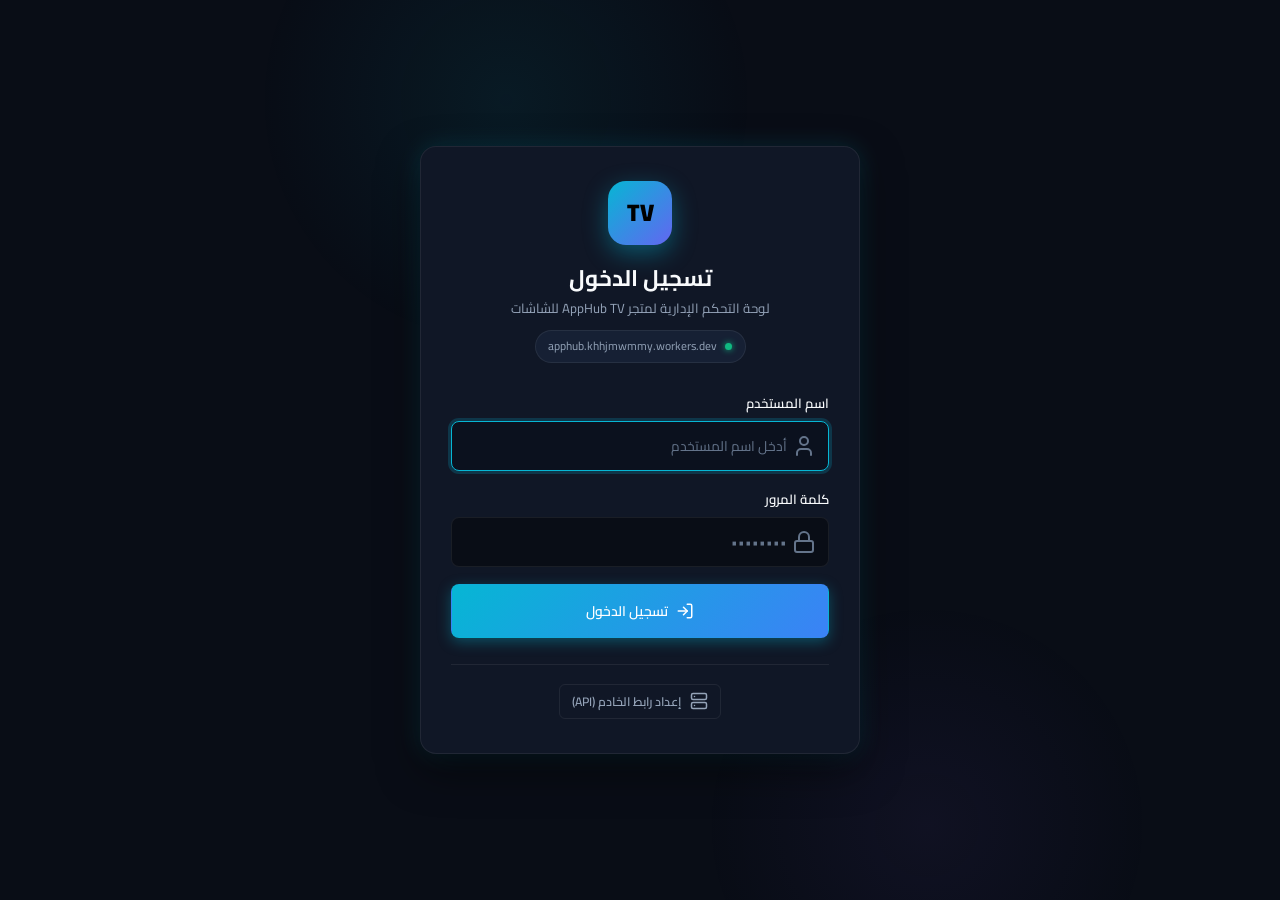
==== commit b1916442: "Update admin panel" ====
--- a/index.html
+++ b/index.html
@@ -3,7 +3,7 @@
 <head>
   <meta charset="UTF-8">
   <meta name="viewport" content="width=device-width, initial-scale=1.0">
-  <title>لوحة التحكم الرئيسية — AppHub</title>
+  <title>لوحة التحكم الرئيسية — AppHub TV</title>
   <link rel="stylesheet" href="css/style.css">
   <script src="assets/lucide.min.js"></script>
 </head>
@@ -16,10 +16,10 @@
     <aside class="sidebar" id="appSidebar">
       <div class="sidebar-header">
         <div class="brand-badge">
-          <div class="brand-logo">AH</div>
+          <div class="brand-logo" style="background:linear-gradient(135deg, #06b6d4, #6366f1);color:#000;font-weight:900;">TV</div>
           <div class="brand-info">
-            <h2>AppHub</h2>
-            <span>لوحة الإدارة الذكية</span>
+            <h2>AppHub TV</h2>
+            <span>متجر الشاشات والتلفاز</span>
           </div>
         </div>
       </div>
@@ -31,8 +31,8 @@
           <span>لوحة التحكم</span>
         </a>
         <a href="apps.html" class="nav-link" data-page="apps">
-          <i data-lucide="smartphone"></i>
-          <span>التطبيقات</span>
+          <i data-lucide="tv"></i>
+          <span>تطبيقات الشاشة</span>
         </a>
         <a href="categories.html" class="nav-link" data-page="categories">
           <i data-lucide="folder-tree"></i>
--- a/css/style.css
+++ b/css/style.css
@@ -949,7 +949,7 @@
   border: 1px solid var(--border-subtle);
   border-radius: var(--radius-lg);
   width: 100%;
-  max-width: 660px;
+  max-width: 760px;
   max-height: 90vh;
   display: flex;
   flex-direction: column;
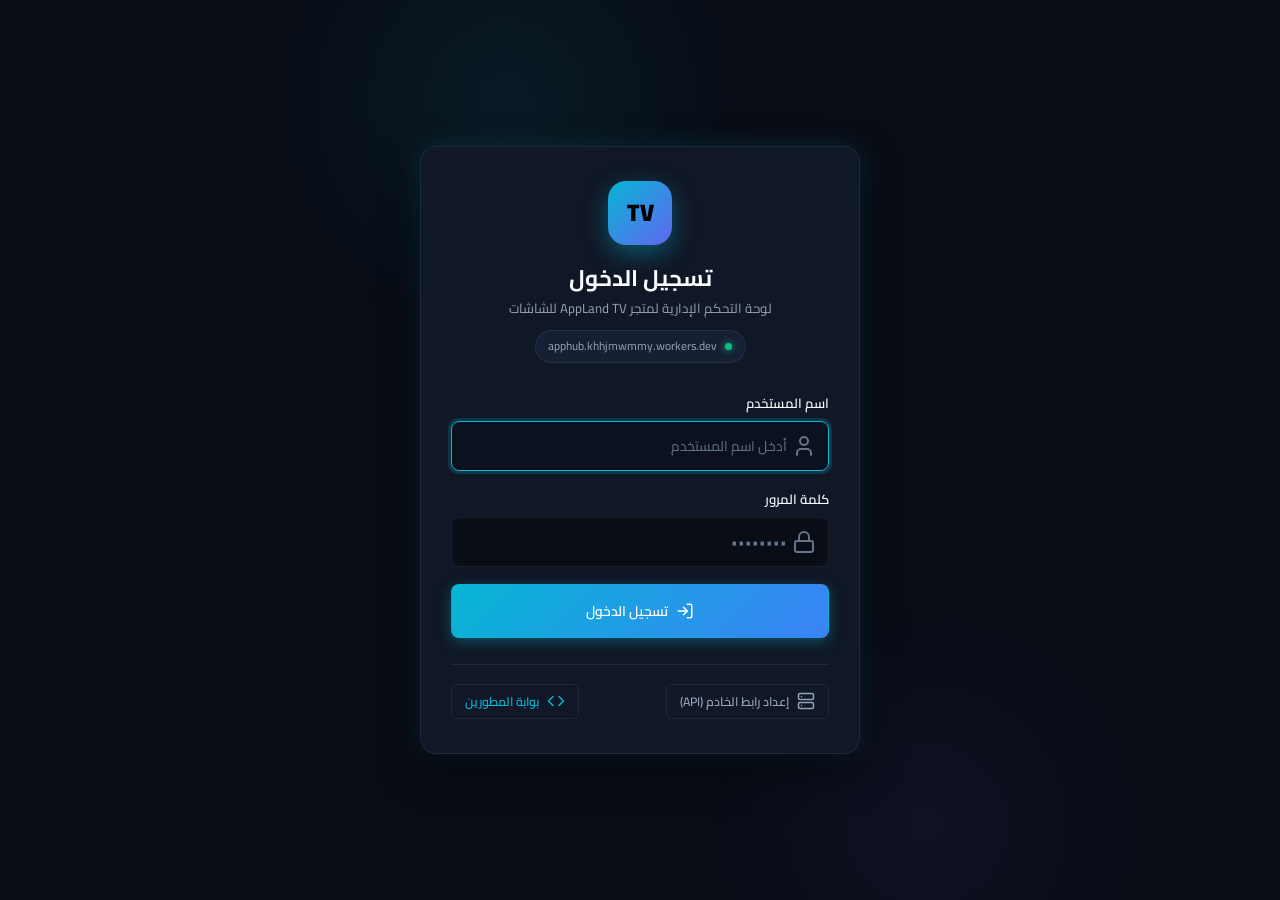
==== commit f8090aa1: "Update AppLand admin panel" ====
--- a/index.html
+++ b/index.html
@@ -18,7 +18,7 @@
         <div class="brand-badge">
           <div class="brand-logo" style="background:linear-gradient(135deg, #06b6d4, #6366f1);color:#000;font-weight:900;">TV</div>
           <div class="brand-info">
-            <h2>AppHub TV</h2>
+            <h2>AppLand TV</h2>
             <span>متجر الشاشات والتلفاز</span>
           </div>
         </div>
@@ -33,6 +33,11 @@
         <a href="apps.html" class="nav-link" data-page="apps">
           <i data-lucide="tv"></i>
           <span>تطبيقات الشاشة</span>
+        </a>
+        <a href="submissions.html" class="nav-link" data-page="submissions">
+          <i data-lucide="inbox"></i>
+          <span>طلبات المطورين</span>
+          <span class="badge badge-warning" id="submissionsPendingBadge" style="display:none;margin-right:auto;">0</span>
         </a>
         <a href="categories.html" class="nav-link" data-page="categories">
           <i data-lucide="folder-tree"></i>
